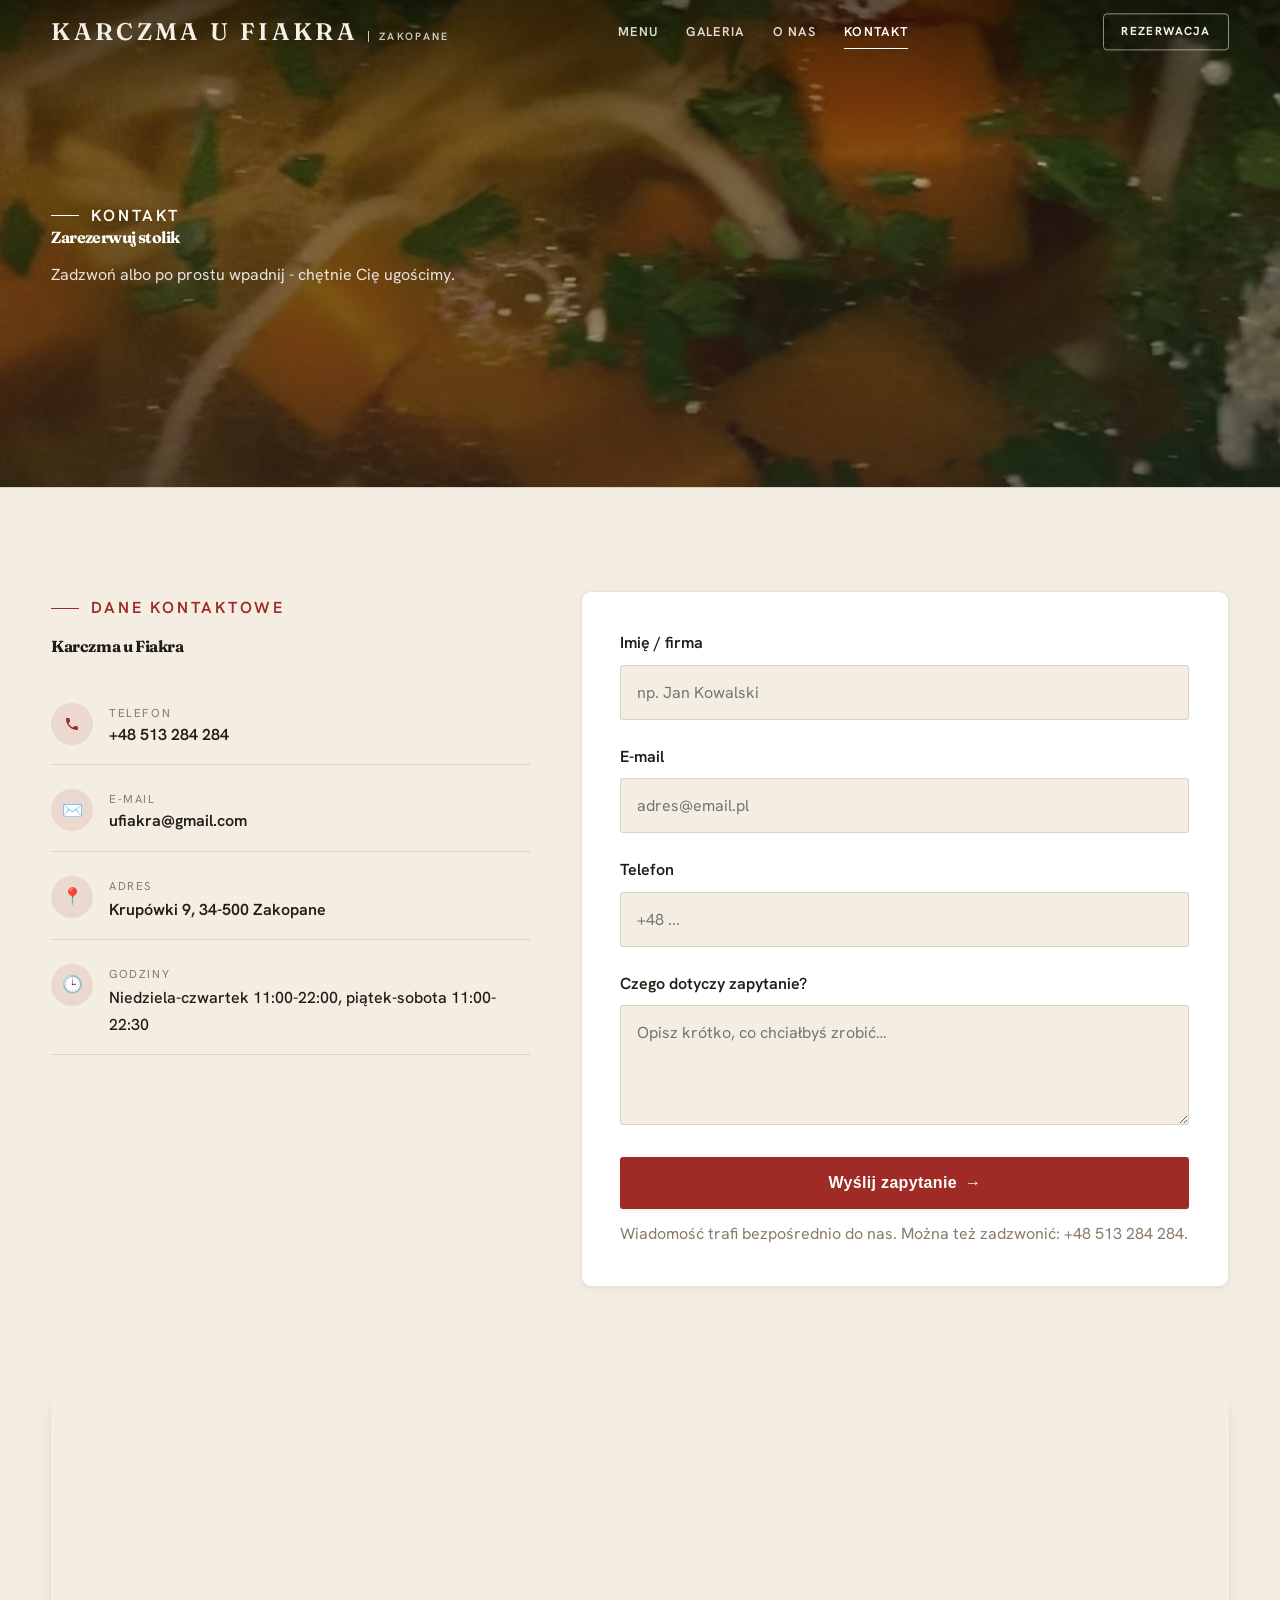
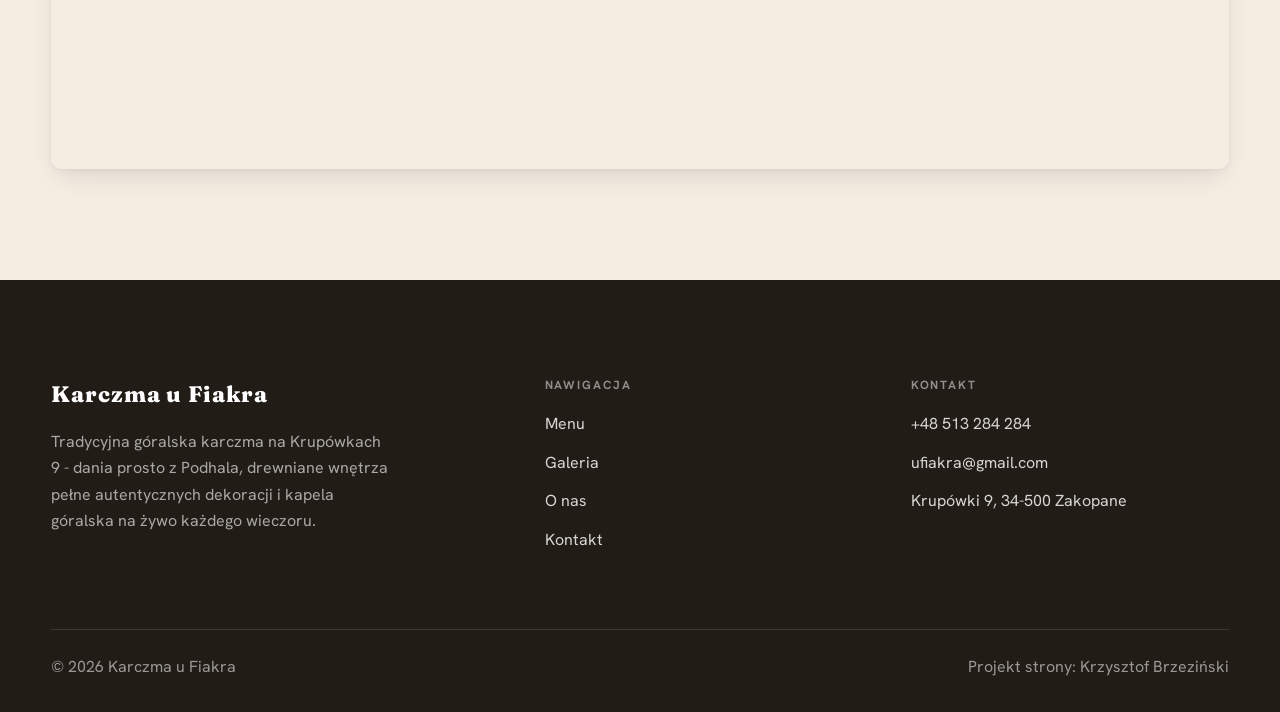
==== kontakt.html @ a33dc00f "Strona demo: karczma-u-fiakra (Karczma u Fiakra, Zakopane)" ====
<!DOCTYPE html>
<html lang="pl">
<head>
<meta charset="UTF-8">
<meta name="viewport" content="width=device-width, initial-scale=1.0">
<title>Kontakt - Karczma u Fiakra</title>
<meta name="description" content="Kontakt Karczma u Fiakra - Krupówki 9, 34-500 Zakopane">
<link rel="preconnect" href="https://fonts.googleapis.com">
<link rel="preconnect" href="https://fonts.gstatic.com" crossorigin>
<link href="https://fonts.googleapis.com/css2?family=Fraunces:opsz,wght@9..144,500;9..144,600;9..144,700&family=Hanken+Grotesk:wght@400;500;600&display=swap" rel="stylesheet">
<link rel="stylesheet" href="assets/styles.css">
</head>
<body>

<header class="nav">
  <div class="wrap nav-inner">
    <a class="brand" href="index.html"><span class="name">Karczma u Fiakra</span><span class="sub">Zakopane</span></a>
    <nav class="nav-links">
      <a href="oferta.html">Menu</a>
      <a href="realizacje.html">Galeria</a>
      <a href="o-nas.html">O nas</a>
      <a href="kontakt.html" class="active">Kontakt</a>
      <a href="kontakt.html" class="btn btn-accent">Rezerwacja</a>
    </nav>
    <button class="nav-toggle" aria-label="Menu"><span></span><span></span><span></span></button>
  </div>
</header>

<section class="pagehead">
  <img src="img/g9.jpg" alt="Karczma u Fiakra - Zarezerwuj stolik">
  <div class="wrap">
    <span class="eyebrow">Kontakt</span>
    <h1>Zarezerwuj stolik</h1>
    <p>Zadzwoń albo po prostu wpadnij - chętnie Cię ugościmy.</p>
  </div>
</section>
<section>
  <div class="wrap contact-grid">
    <div class="reveal">
      <span class="eyebrow">Dane kontaktowe</span>
      <h2 style="margin:var(--space-4) 0 var(--space-6)">Karczma u Fiakra</h2>
      <div class="info-list">
        <div class="info-row"><div class="ic"><svg class="ico-tel" width="16" height="16" viewBox="0 0 24 24" fill="none" aria-hidden="true"><path d="M6.6 10.8a15.5 15.5 0 0 0 6.6 6.6l2.2-2.2a1 1 0 0 1 1-.24 11.4 11.4 0 0 0 3.6.58 1 1 0 0 1 1 1V20a1 1 0 0 1-1 1A17 17 0 0 1 3 4a1 1 0 0 1 1-1h3.5a1 1 0 0 1 1 1c0 1.25.2 2.46.58 3.6a1 1 0 0 1-.25 1l-2.23 2.2Z" fill="currentColor"/></svg></div><div><div class="lbl">Telefon</div><a class="val" href="tel:+48513284284">+48 513 284 284</a></div></div>
        <div class="info-row"><div class="ic">✉️</div><div><div class="lbl">E-mail</div><a class="val" href="mailto:ufiakra@gmail.com">ufiakra@gmail.com</a></div></div>
        <div class="info-row"><div class="ic">📍</div><div><div class="lbl">Adres</div><div class="val">Krupówki 9, 34-500 Zakopane</div></div></div>
        <div class="info-row"><div class="ic">🕒</div><div><div class="lbl">Godziny</div><div class="val" style="font-weight:500">Niedziela-czwartek 11:00-22:00, piątek-sobota 11:00-22:30</div></div></div>
      </div>
    </div>
    <div class="reveal">
      <form class="form" action="https://formsubmit.co/ufiakra@gmail.com" method="POST">
        <input type="hidden" name="_subject" value="Zapytanie ze strony Karczma u Fiakra">
        <input type="hidden" name="_captcha" value="false">
        <input type="hidden" name="_template" value="table">
        <div class="fld"><label for="name">Imię / firma</label><input id="name" name="name" type="text" placeholder="np. Jan Kowalski" required></div>
        <div class="fld"><label for="email">E-mail</label><input id="email" name="email" type="email" placeholder="adres@email.pl" required></div>
        <div class="fld"><label for="phone">Telefon</label><input id="phone" name="phone" type="tel" placeholder="+48 ..."></div>
        <div class="fld"><label for="msg">Czego dotyczy zapytanie?</label><textarea id="msg" name="message" placeholder="Opisz krótko, co chciałbyś zrobić…" required></textarea></div>
        <button type="submit" class="btn btn-accent" style="width:100%;justify-content:center">Wyślij zapytanie <span class="arr">→</span></button>
        <p class="note">Wiadomość trafi bezpośrednio do nas. Można też zadzwonić: +48 513 284 284.</p>
      </form>
    </div>
  </div>
</section>
<section style="padding-top:0">
  <div class="wrap reveal">
    <iframe class="map" title="Karczma u Fiakra - Zakopane" src="https://maps.google.com/maps?q=49.2957662%2C19.9504311&z=15&output=embed" loading="lazy" referrerpolicy="no-referrer-when-downgrade"></iframe>
  </div>
</section>

<footer>
  <div class="wrap">
    <div class="foot-grid">
      <div class="foot-brand">
        <div class="name">Karczma u Fiakra</div>
        <p>Tradycyjna góralska karczma na Krupówkach 9 - dania prosto z Podhala, drewniane wnętrza pełne autentycznych dekoracji i kapela góralska na żywo każdego wieczoru.</p>
      </div>
      <div class="foot-col">
        <h4>Nawigacja</h4>
        <a href="oferta.html">Menu</a>
        <a href="realizacje.html">Galeria</a>
        <a href="o-nas.html">O nas</a>
        <a href="kontakt.html">Kontakt</a>
      </div>
      <div class="foot-col">
        <h4>Kontakt</h4>
        <a href="tel:+48513284284">+48 513 284 284</a>
        <a href="mailto:ufiakra@gmail.com">ufiakra@gmail.com</a>
        <p>Krupówki 9, 34-500 Zakopane</p>
      </div>
    </div>
    <div class="foot-bot">
      <span>© 2026 Karczma u Fiakra</span>
      <span>Projekt strony: Krzysztof Brzeziński</span>
    </div>
  </div>
</footer>
<div class="sticky-reserve"><a class="sr-book" href="kontakt.html">Zarezerwuj stolik</a><a class="sr-call" href="tel:+48513284284" aria-label="Zadzwoń"><svg class="ico-tel" width="16" height="16" viewBox="0 0 24 24" fill="none" aria-hidden="true"><path d="M6.6 10.8a15.5 15.5 0 0 0 6.6 6.6l2.2-2.2a1 1 0 0 1 1-.24 11.4 11.4 0 0 0 3.6.58 1 1 0 0 1 1 1V20a1 1 0 0 1-1 1A17 17 0 0 1 3 4a1 1 0 0 1 1-1h3.5a1 1 0 0 1 1 1c0 1.25.2 2.46.58 3.6a1 1 0 0 1-.25 1l-2.23 2.2Z" fill="currentColor"/></svg></a></div>

<script src="assets/main.js"></script>
</body>
</html>
---- assets/styles.css ----
/* ============================================================
   STOLBASZ — premium, architektoniczny B2B fit-out
   Jasna paleta, zero brązu. System wg premium-web-craft.
   Projekt strony: Krzysztof Brzeziński
   ============================================================ */

:root{
  /* PALETA — jasna, architektoniczna, chłodna */
  --paper:#F4EDE2;          /* główne tło */
  --paper-2:#E9DCC8;        /* sekcje alternatywne (chłodny jasny szary) */
  --paper-3:#E9DCC8;        /* delikatne wypełnienia */
  --ink:#211C16;            /* tekst główny — chłodny grafit */
  --ink-soft:#463528;       /* nagłówki drugorzędne */
  --muted:#897B69;          /* tekst poboczny */
  --line:rgba(33,28,22,.12);/* hairline */
  --accent:#9E2B25;         /* stonowany petrol-slate — jedyny akcent */
  --accent-d:#7E211C;
  --accent-soft:rgba(158,43,37,.10);
  --dark:#211C16;           /* sekcje ciemne (stopka/CTA) */

  /* ODSTĘPY — skala 4/8 */
  --space-1:4px; --space-2:8px; --space-3:12px; --space-4:16px; --space-5:24px;
  --space-6:32px; --space-7:48px; --space-8:64px; --space-9:96px; --space-10:128px;

  /* TYPOGRAFIA — fluid clamp() */
  --text-sm:clamp(.82rem,.8rem+.1vw,.9rem);
  --text-base:clamp(1rem,.97rem+.15vw,1.1rem);
  --text-lg:clamp(1.12rem,1.05rem+.3vw,1.3rem);
  --text-h3:clamp(1.2rem,1.1rem+.5vw,1.5rem);
  --text-h2:clamp(1.9rem,1.5rem+1.9vw,2.8rem);
  --text-h1:clamp(2.6rem,1.9rem+3.6vw,4.6rem);

  /* PROMIENIE — architektoniczne, raczej ostre */
  --r-sm:3px; --r-md:6px; --r-lg:10px;

  /* RUCH */
  --ease:cubic-bezier(.25,.46,.45,.94); --dur:.24s;

  /* CIENIE — miękkie, warstwowe */
  --sh-sm:0 1px 2px rgba(16,24,32,.04), 0 2px 8px rgba(16,24,32,.05);
  --sh-md:0 2px 6px rgba(16,24,32,.05), 0 12px 28px -8px rgba(16,24,32,.12);
  --sh-lg:0 6px 14px rgba(16,24,32,.07), 0 26px 56px -18px rgba(16,24,32,.22);

  --hairline:1px solid var(--line);

  --font-display:'Fraunces',serif;
  --font-body:'Hanken Grotesk',sans-serif;
}

*{box-sizing:border-box;margin:0;padding:0}
html{scroll-behavior:smooth}
body{
  font-family:var(--font-body);
  font-size:var(--text-base);
  line-height:1.65;
  color:var(--ink);
  background:var(--paper);
  -webkit-font-smoothing:antialiased;
  text-rendering:optimizeLegibility;
}
img{max-width:100%;display:block}
a{color:inherit;text-decoration:none}

.wrap{width:min(92%,1180px);margin-inline:auto}
section{padding-block:clamp(52px,6.5vw,96px)}

h1,h2,h3{font-family:var(--font-display);font-weight:700;line-height:1.08;letter-spacing:-.02em;color:var(--ink)}
h1{font-size:var(--text-h1);letter-spacing:-.035em}
h2{font-size:var(--text-h2);letter-spacing:-.025em}
h3{font-size:var(--text-h3)}
p{max-width:65ch}

.eyebrow{
  font-family:var(--font-body);
  font-size:var(--text-sm);
  font-weight:600;
  letter-spacing:.18em;
  text-transform:uppercase;
  color:var(--accent);
  display:inline-flex;align-items:center;gap:var(--space-3);
}
.eyebrow::before{content:"";width:28px;height:1px;background:var(--accent);display:inline-block}

.muted{color:var(--muted)}
.lead{font-size:var(--text-lg);line-height:1.55;color:var(--ink-soft);max-width:50ch}

/* ---------- BUTTONS ---------- */
.btn{
  display:inline-flex;align-items:center;gap:var(--space-2);
  font-weight:600;font-size:var(--text-sm);letter-spacing:.02em;
  padding:var(--space-4) var(--space-6);
  border-radius:var(--r-sm);
  transition:transform var(--dur) var(--ease),box-shadow var(--dur) var(--ease),background var(--dur) var(--ease);
  cursor:pointer;border:1px solid transparent;
}
.btn-accent{background:var(--accent);color:#fff;box-shadow:var(--sh-sm)}
.btn-accent:hover{background:var(--accent-d);transform:translateY(-2px);box-shadow:var(--sh-md)}
.btn-accent:active{transform:translateY(0);box-shadow:var(--sh-sm)}
.btn-ghost{background:transparent;color:var(--ink);border-color:var(--line)}
.btn-ghost:hover{border-color:var(--accent);color:var(--accent);transform:translateY(-2px)}
.btn-light{background:#fff;color:var(--ink);box-shadow:var(--sh-sm)}
.btn-light:hover{transform:translateY(-2px);box-shadow:var(--sh-md)}
.btn .arr{transition:transform var(--dur) var(--ease)}
.btn:hover .arr{transform:translateX(4px)}

/* ---------- NAV ---------- */
.nav{
  position:sticky;top:0;z-index:50;
  background:color-mix(in srgb,var(--paper) 88%,transparent);
  backdrop-filter:saturate(140%) blur(10px);
  border-bottom:var(--hairline);
}
.nav-inner{display:flex;align-items:center;justify-content:space-between;height:72px}
.brand{display:flex;flex-direction:column;line-height:1}
.brand .name{font-family:var(--font-display);font-weight:800;font-size:1.35rem;letter-spacing:.04em}
.brand .sub{font-size:.62rem;letter-spacing:.34em;text-transform:uppercase;color:var(--muted);margin-top:5px}
.nav-links{display:flex;align-items:center;gap:var(--space-6)}
.nav-links a{font-size:var(--text-sm);font-weight:500;color:var(--ink-soft);position:relative;padding-block:4px;transition:color var(--dur) var(--ease)}
.nav-links a::after{content:"";position:absolute;left:0;bottom:0;width:0;height:1.5px;background:var(--accent);transition:width var(--dur) var(--ease)}
.nav-links a:hover,.nav-links a.active{color:var(--ink)}
.nav-links a:hover::after,.nav-links a.active::after{width:100%}
.nav-links .btn{padding:var(--space-2) var(--space-5)}
/* przyciski w nav: właściwy kolor (przebij .nav-links a) + bez podkreślenia */
.nav-links a.btn-accent{color:#fff}
.nav-links a.btn-ghost,.nav-links a.btn-light{color:var(--ink)}
.nav-links a.btn::after{display:none}
.nav-toggle{display:none;background:none;border:none;cursor:pointer;flex-direction:column;gap:5px;padding:8px}
.nav-toggle span{width:24px;height:2px;background:var(--ink);transition:var(--dur)}

/* ---------- HERO (split) ---------- */
.hero{position:relative;overflow:hidden;border-bottom:var(--hairline)}
.hero-grid{display:grid;grid-template-columns:1.05fr .95fr;gap:clamp(24px,4vw,60px);align-items:center;
  padding-block:clamp(36px,4.5vw,64px)}
.hero-copy .eyebrow{margin-bottom:var(--space-5)}
.hero-copy h1{margin-bottom:var(--space-5)}
.hero-copy .lead{margin-bottom:var(--space-7)}
.hero-actions{display:flex;flex-wrap:wrap;gap:var(--space-4)}
.hero-art{position:relative;aspect-ratio:4/3;border-radius:var(--r-lg);overflow:hidden;box-shadow:var(--sh-lg)}
.hero-art img{width:100%;height:100%;object-fit:cover}
.hero-art::after{content:"";position:absolute;inset:0;background:linear-gradient(180deg,transparent 55%,rgba(18,24,28,.28))}
.hero-badge{position:absolute;left:var(--space-5);bottom:var(--space-5);z-index:2;
  background:rgba(252,252,251,.94);backdrop-filter:blur(4px);
  border-radius:var(--r-md);padding:var(--space-4) var(--space-5);box-shadow:var(--sh-md);max-width:78%}
.hero-badge strong{display:block;font-family:var(--font-display);font-size:1rem;letter-spacing:-.01em}
.hero-badge span{font-size:var(--text-sm);color:var(--muted)}

/* ---------- HERO duży / kinowy (strona główna) ---------- */
.hero-cine{position:relative;min-height:clamp(560px,82vh,840px);min-height:clamp(560px,82svh,840px);display:flex;align-items:center;overflow:hidden;border-bottom:var(--hairline)}
.hero-cine>img{position:absolute;inset:0;width:100%;height:100%;object-fit:cover;z-index:0}
.hero-cine::after{content:"";position:absolute;inset:0;z-index:1;
  background:linear-gradient(95deg,rgba(13,18,23,.86) 0%,rgba(13,18,23,.64) 32%,rgba(13,18,23,.24) 62%,rgba(13,18,23,.04) 100%)}
.hero-cine .wrap{position:relative;z-index:2;padding-block:var(--space-8)}
.hero-cine .hero-copy{max-width:660px}
.hero-cine .eyebrow{color:#fff;margin-bottom:var(--space-5)}
.hero-cine .eyebrow::before{background:#fff}
.hero-cine h1{color:#fff;margin-bottom:var(--space-5);font-size:clamp(2.9rem,2rem+4.4vw,5.2rem)}
.hero-cine .lead{color:rgba(255,255,255,.92);max-width:48ch;margin-bottom:var(--space-7)}
.hero-cine .hero-actions{display:flex;flex-wrap:wrap;gap:var(--space-4)}
@media(max-width:680px){
  .hero-cine{min-height:clamp(520px,76vh,640px);min-height:clamp(520px,76svh,640px);align-items:flex-end}
  .hero-cine::after{background:linear-gradient(0deg,rgba(13,18,23,.9) 6%,rgba(13,18,23,.45) 55%,rgba(13,18,23,.25) 100%)}
  .hero-cine .wrap{padding-bottom:var(--space-9)}
}

/* full-bleed hero variant (podstrony) */
.pagehead{position:relative;min-height:46vh;min-height:46svh;display:flex;align-items:flex-end;overflow:hidden;border-bottom:var(--hairline)}
.pagehead img{position:absolute;inset:0;width:100%;height:100%;object-fit:cover}
.pagehead::after{content:"";position:absolute;inset:0;background:linear-gradient(180deg,rgba(18,24,28,.25),rgba(18,24,28,.62))}
.pagehead .wrap{position:relative;z-index:2;padding-block:var(--space-9);color:#fff}
.pagehead h1{color:#fff;max-width:18ch}
.pagehead .eyebrow{color:#fff}
.pagehead .eyebrow::before{background:#fff}
.pagehead p{color:rgba(255,255,255,.86);margin-top:var(--space-4);max-width:54ch}

/* ---------- STRIP (pasek skrótów / liczby) ---------- */
.strip{background:var(--dark);color:#fff}
.strip .wrap{display:grid;grid-template-columns:repeat(4,1fr);gap:var(--space-6);padding-block:var(--space-8)}
.strip .item .k{font-family:var(--font-display);font-size:clamp(1.6rem,1.2rem+1.4vw,2.4rem);font-weight:800;letter-spacing:-.02em;color:#fff}
.strip .item .v{font-size:var(--text-sm);color:rgba(255,255,255,.66);margin-top:var(--space-2);line-height:1.45}
.strip .item{border-left:2px solid var(--accent);padding-left:var(--space-5)}

/* ---------- SECTION HEAD ---------- */
.head{max-width:48rem;margin-bottom:var(--space-8)}
.head.center{margin-inline:auto;text-align:center}
.head .eyebrow{margin-bottom:var(--space-4)}
.head h2{margin-bottom:var(--space-4)}
.head p{color:var(--muted);font-size:var(--text-lg);line-height:1.55}
.head.center p{margin-inline:auto}

/* ---------- INTRO SPLIT ---------- */
.split{display:grid;grid-template-columns:.92fr 1.08fr;gap:clamp(28px,5vw,80px);align-items:center}
.split.rev{grid-template-columns:1.08fr .92fr}
.split.rev .split-art{order:-1}
.split-art{position:relative;aspect-ratio:5/4;border-radius:var(--r-lg);overflow:hidden;box-shadow:var(--sh-lg)}
.split-art img{width:100%;height:100%;object-fit:cover}
.split-copy h2{margin-bottom:var(--space-5)}
.split-copy p+p{margin-top:var(--space-4)}
.split-copy .btn{margin-top:var(--space-6)}

/* ---------- SERVICES (zakres) ---------- */
.svc-grid{display:grid;grid-template-columns:repeat(auto-fit,minmax(280px,1fr));gap:var(--space-5)}
.svc{background:#fff;border:var(--hairline);border-radius:var(--r-md);padding:var(--space-7) var(--space-6);
  transition:transform var(--dur) var(--ease),box-shadow var(--dur) var(--ease),border-color var(--dur) var(--ease);
  position:relative;overflow:hidden}
.svc::before{content:"";position:absolute;left:0;top:0;width:3px;height:0;background:var(--accent);transition:height var(--dur) var(--ease)}
.svc:hover{transform:translateY(-4px);box-shadow:var(--sh-md);border-color:transparent}
.svc:hover::before{height:100%}
.svc .ic{font-family:var(--font-display);font-size:.8rem;font-weight:700;letter-spacing:.12em;color:var(--accent);margin-bottom:var(--space-4)}
.svc h3{margin-bottom:var(--space-3);font-size:1.22rem}
.svc p{color:var(--muted);font-size:var(--text-base);line-height:1.6}

/* big detailed service rows */
.svc-row{display:grid;grid-template-columns:.8fr 1.2fr;gap:clamp(20px,4vw,60px);align-items:center;padding-block:var(--space-8)}
.svc-row+.svc-row{border-top:var(--hairline)}
.svc-row.rev{grid-template-columns:1.2fr .8fr}
.svc-row.rev .svc-row-art{order:-1}
.svc-row-art{aspect-ratio:4/3;border-radius:var(--r-md);overflow:hidden;box-shadow:var(--sh-md)}
.svc-row-art img{width:100%;height:100%;object-fit:cover}
.svc-row h3{font-size:1.5rem;margin-bottom:var(--space-4)}
.svc-row .num{font-family:var(--font-display);font-size:.85rem;font-weight:700;letter-spacing:.14em;color:var(--accent);display:block;margin-bottom:var(--space-3)}
.svc-row ul{list-style:none;margin-top:var(--space-4);display:flex;flex-direction:column;gap:var(--space-2)}
.svc-row li{position:relative;padding-left:var(--space-5);color:var(--muted);font-size:var(--text-base)}
.svc-row li::before{content:"";position:absolute;left:0;top:.62em;width:8px;height:1px;background:var(--accent)}

/* ---------- GALLERY (realizacje) ---------- */
.gallery{display:grid;grid-template-columns:repeat(12,1fr);gap:var(--space-4);grid-auto-rows:200px}
/* GALERIA MASONRY — pionowe zdjęcia (portrety beauty/wellness) bez przycinania: kolumny, height auto */
.gallery-masonry{column-count:3;column-gap:var(--space-4)}
@media(max-width:900px){.gallery-masonry{column-count:2}}
@media(max-width:560px){.gallery-masonry{column-count:1}}
.gallery-masonry .m-tile{break-inside:avoid;margin:0 0 var(--space-4);padding:0;position:relative;overflow:hidden;border-radius:var(--r-md);border:1px solid var(--line)}
.gallery-masonry .m-tile img{width:100%;height:auto;display:block}
.gallery-masonry .m-tile .cap{position:absolute;left:0;right:0;bottom:0;padding:var(--space-4);color:#fff;background:linear-gradient(0deg,rgba(0,0,0,.55),transparent);font-size:var(--text-sm)}
.tile{position:relative;overflow:hidden;border-radius:var(--r-md);box-shadow:var(--sh-sm);
  transition:transform var(--dur) var(--ease),box-shadow var(--dur) var(--ease)}
.tile img{width:100%;height:100%;object-fit:cover;transition:transform .6s var(--ease)}
.tile:hover{box-shadow:var(--sh-md)}
.tile:hover img{transform:scale(1.05)}
.tile .cap{position:absolute;left:0;right:0;bottom:0;padding:var(--space-5) var(--space-4) var(--space-4);
  background:linear-gradient(transparent,rgba(18,24,28,.78));color:#fff;
  font-size:var(--text-sm);font-weight:600;letter-spacing:.01em;
  opacity:0;transform:translateY(8px);transition:var(--dur) var(--ease)}
.tile:hover .cap{opacity:1;transform:translateY(0)}
.tile .cap small{display:block;font-weight:400;opacity:.78;letter-spacing:.04em;text-transform:uppercase;font-size:.66rem;margin-top:3px}
/* bento spans */
.t-wide{grid-column:span 6}
.t-tall{grid-column:span 6;grid-row:span 2}
.t-std{grid-column:span 6}
.t-third{grid-column:span 4}
.t-two3{grid-column:span 8}

/* ---------- TRUST / WIARYGODNOŚĆ ---------- */
.trust{background:var(--paper-2)}
.trust-grid{display:grid;grid-template-columns:repeat(auto-fit,minmax(240px,1fr));gap:var(--space-5);margin-top:var(--space-7)}
.trust-card{background:#fff;border-radius:var(--r-md);padding:var(--space-7) var(--space-6);box-shadow:var(--sh-sm);border-top:3px solid var(--accent)}
.trust-card .big{font-family:var(--font-display);font-size:clamp(1.8rem,1.3rem+1.6vw,2.6rem);font-weight:800;letter-spacing:-.02em;color:var(--ink);line-height:1}
.trust-card h3{font-size:1.12rem;margin:var(--space-3) 0 var(--space-2)}
.trust-card p{color:var(--muted);font-size:var(--text-base);line-height:1.55}

/* ---------- CTA band ---------- */
.cta{background:var(--dark);color:#fff;position:relative;overflow:hidden}
.cta .wrap{display:grid;grid-template-columns:1.4fr .6fr;gap:var(--space-7);align-items:center;position:relative;z-index:2}
.cta h2{color:#fff;max-width:20ch}
.cta p{color:rgba(255,255,255,.74);margin-top:var(--space-4)}
.cta-actions{display:flex;flex-direction:column;gap:var(--space-3);align-items:flex-start}
.cta::before{content:"";position:absolute;right:-80px;top:-80px;width:360px;height:360px;border-radius:50%;
  background:radial-gradient(circle,var(--accent-soft),transparent 70%)}

/* ---------- CONTACT ---------- */
.contact-grid{display:grid;grid-template-columns:.85fr 1.15fr;gap:clamp(28px,4vw,56px);align-items:start}
.info-list{display:flex;flex-direction:column;gap:var(--space-2)}
.info-row{display:flex;gap:var(--space-4);align-items:flex-start;padding-block:var(--space-4);border-bottom:var(--hairline)}
.info-row .ic{flex:none;width:42px;height:42px;display:grid;place-items:center;border-radius:50%;
  background:var(--accent-soft);color:var(--accent);font-size:1.05rem}
.info-row .lbl{font-size:.72rem;letter-spacing:.14em;text-transform:uppercase;color:var(--muted)}
.info-row .val{font-weight:600;font-size:var(--text-base);margin-top:2px}
.info-row a.val:hover{color:var(--accent)}
.map{border:none;border-radius:var(--r-lg);box-shadow:var(--sh-md);width:100%;height:100%;min-height:380px;filter:grayscale(.2) contrast(1.02)}
.form{background:#fff;border:var(--hairline);border-radius:var(--r-lg);padding:clamp(24px,3vw,40px);box-shadow:var(--sh-sm)}
.form .fld{margin-bottom:var(--space-5)}
.form label{display:block;font-size:var(--text-sm);font-weight:600;margin-bottom:var(--space-2)}
.form input,.form textarea{width:100%;font-family:inherit;font-size:var(--text-base);color:var(--ink);
  padding:var(--space-4);border:var(--hairline);border-radius:var(--r-sm);background:var(--paper);transition:border-color var(--dur)}
.form input:focus,.form textarea:focus{outline:none;border-color:var(--accent);background:#fff}
.form textarea{resize:vertical;min-height:120px}
.form .note{font-size:var(--text-sm);color:var(--muted);margin-top:var(--space-3)}

/* ---------- FOOTER ---------- */
footer{background:var(--dark);color:#fff;padding-block:var(--space-9) var(--space-6)}
.foot-grid{display:grid;grid-template-columns:1.4fr 1fr 1fr;gap:var(--space-7);margin-bottom:var(--space-8)}
.foot-brand .name{font-family:var(--font-display);font-weight:800;font-size:1.4rem;letter-spacing:.04em}
.foot-brand p{color:rgba(255,255,255,.62);margin-top:var(--space-4);font-size:var(--text-base);max-width:38ch}
.foot-col h4{font-size:.74rem;letter-spacing:.16em;text-transform:uppercase;color:rgba(255,255,255,.5);margin-bottom:var(--space-4)}
.foot-col a,.foot-col p{display:block;color:rgba(255,255,255,.82);font-size:var(--text-base);margin-bottom:var(--space-3)}
.foot-col a:hover{color:#fff}
.foot-bot{border-top:1px solid rgba(255,255,255,.12);padding-top:var(--space-5);display:flex;justify-content:space-between;flex-wrap:wrap;gap:var(--space-3);
  font-size:var(--text-sm);color:rgba(255,255,255,.55)}
.foot-bot a:hover{color:#fff}

/* ---------- REVEAL ---------- */
.reveal{opacity:0;transform:translateY(22px);transition:opacity .6s var(--ease),transform .6s var(--ease)}
.reveal.in{opacity:1;transform:none}

/* ---------- RESPONSIVE ---------- */
@media(max-width:920px){
  .hero-grid,.split,.split.rev,.svc-row,.svc-row.rev,.cta .wrap,.contact-grid,.foot-grid{grid-template-columns:1fr}
  .split.rev .split-art,.svc-row.rev .svc-row-art{order:0}
  .hero-art{aspect-ratio:16/10;max-height:420px}
  .strip .wrap{grid-template-columns:repeat(2,1fr);gap:var(--space-7)}
  .gallery{grid-auto-rows:180px}
  .t-wide,.t-tall,.t-std,.t-third,.t-two3{grid-column:span 6}
  .t-tall{grid-row:span 1}
  .cta-actions{flex-direction:row;flex-wrap:wrap}
  .foot-grid{gap:var(--space-6)}
}
@media(max-width:680px){
  .nav-links{position:fixed;inset:72px 0 auto 0;background:var(--paper);flex-direction:column;align-items:stretch;
    gap:0;padding:var(--space-4) 6%;border-bottom:var(--hairline);box-shadow:var(--sh-md);
    transform:translateY(-120%);transition:transform var(--dur) var(--ease)}
  .nav-links.open{transform:translateY(0)}
  .nav-links a{padding-block:var(--space-4);border-bottom:var(--hairline)}
  .nav-links .btn{margin-top:var(--space-3);justify-content:center}
  .nav-toggle{display:flex}
  .strip .wrap{grid-template-columns:1fr}
  .gallery{grid-template-columns:repeat(6,1fr)}
  .foot-grid{grid-template-columns:1fr}
}
@media(prefers-reduced-motion:reduce){
  *{animation-duration:.01ms!important;transition:none!important}
  .reveal{opacity:1!important;transform:none!important}
  html{scroll-behavior:auto}
}

/* ============================================================
   PREMIUM LAYER — destylat deep-researchu branż (anty-AI, spokój).
   Zmienne STOLBASZ (--accent/--ink/--paper/--line/--dark). Ruch ledwo
   zauważalny, krzywa cubic-bezier(.16,.84,.44,1); prefers-reduced-motion
   pokryte blanketem wyżej. Karty hairline zamiast cieni = #1 sygnał „nie-AI".
   ============================================================ */

/* więcej oddechu między sekcjami (liderzy: 110-130px) */
section{padding-block:clamp(64px,8vw,128px)}

/* 1) Aksamitny reveal — dłuższa, miękka krzywa zamiast „skoku" */
.reveal{transition:opacity .9s cubic-bezier(.16,.84,.44,1),transform .9s cubic-bezier(.16,.84,.44,1);will-change:opacity,transform}
/* stagger TYLKO w galerii (tam pozycja = porządek dzieci) */
.gallery .reveal:nth-child(2){transition-delay:.07s}
.gallery .reveal:nth-child(3){transition-delay:.14s}
.gallery .reveal:nth-child(4){transition-delay:.21s}
.gallery .reveal:nth-child(5){transition-delay:.28s}
.gallery .reveal:nth-child(6){transition-delay:.35s}

/* 2) Hero STATYCZNY na .hero-cine — Ken Burns CAŁKIEM WYŁĄCZONY 26.06 (3. zgłoszenie Szymona).
   GENEZA: animowanie scale na <img> hero z teksturami (cegły/framugi) re-samplinguje obraz
   klatka po klatce → na części ekranów drobne drganie/shimmer = „heroshot się trzęsie".
   translateY usunięto wcześniej, scale-only + will-change/GPU NIE wystarczyły do GWARANCJI gładkości.
   Krzysztof zażądał pewności („make sure, że błąd się nie pojawi") > efekt. Zero animacji = 0% drgania.
   Delikatny zoom zostaje TYLKO w pełnoekranowych hero gastro/studio (hg-bg/hs-bg — tło, inny
   mechanizm, chwalone, nigdy nie zgłaszane). NIE wracać do KB na .hero-cine bez realnego testu
   na sprzęcie klienta — to ryzyko regresji „trzęsienia”. */
/* BEZPIECZNY "wow" na hero = jednorazowy FADE-IN (opacity), nie zoom.
   opacity nie dotyka bitmapy → gładkie na KAŻDYM zdjęciu/ekranie/GPU, zero ryzyka migotania.
   Geometryczny ruch (scale/translate) na .hero-cine jest ZAKAZANY (bramka pilnuje). */
@keyframes heroFade{from{opacity:0}to{opacity:1}}
.hero-cine>img{transform:none;animation:heroFade 1.1s ease-out both}

/* 3) Akcentowy hairline pod nagłówkiem sekcji, który „rysuje się" przy wejściu */
.head h2{position:relative;padding-bottom:18px}
.head h2::after{content:"";position:absolute;left:0;bottom:0;height:1px;width:0;background:var(--accent);transition:width 1s cubic-bezier(.16,.84,.44,1) .15s}
.head.center h2::after{left:50%;transform:translateX(-50%)}
.head.reveal.in h2::after,.head.center.reveal.in h2::after{width:54px}

/* 4) Karty HAIRLINE zamiast cieni/zaokrągleń (najmocniejszy anty-AI detal) */
.svc{background:transparent;border:1px solid var(--line);border-radius:var(--r-sm);box-shadow:none}
.svc:hover{box-shadow:none;border-color:var(--accent);transform:translateY(-3px)}
.trust-card{background:transparent;box-shadow:none;border:1px solid var(--line);border-top:2px solid var(--accent);border-radius:var(--r-sm)}
.tile{box-shadow:none;border-radius:var(--r-sm)}
.tile:hover{box-shadow:none}

/* 5) Sticky-nav kondensuje się po przewinięciu (sygnał dopracowania) */
.nav{transition:box-shadow .4s ease,background .4s ease}
.nav.is-stuck{box-shadow:0 1px 0 var(--line),0 14px 30px -24px rgba(0,0,0,.45)}
.nav-inner{transition:height .35s var(--ease)}
.nav.is-stuck .nav-inner{height:60px}

/* 6) MANIFESTO — pełnoekranowy cytat-bohater (zastępuje generyczne „Dlaczego my") */
.manifesto{background:var(--paper-2);text-align:center}
.manifesto .wrap{max-width:60rem}
.manifesto p{font-family:var(--font-display);font-style:italic;font-size:clamp(1.6rem,1rem+2.4vw,2.8rem);line-height:1.32;color:var(--ink-soft);margin-inline:auto;max-width:26ch;position:relative;padding-top:var(--space-8)}
.manifesto p::before{content:"";position:absolute;top:0;left:50%;transform:translateX(-50%);width:54px;height:1px;background:var(--accent)}
.manifesto p span{color:var(--accent);font-style:italic}

/* 7) GATEWAYS — 3 duże bramy-zdjęcia (zamiast paska menu usług) */
.gateways{display:grid;grid-template-columns:repeat(3,1fr);gap:var(--space-4)}
.gateway{position:relative;aspect-ratio:3/4;overflow:hidden;border-radius:var(--r-sm);display:block}
.gateway img{width:100%;height:100%;object-fit:cover;transition:transform .8s var(--ease),filter .5s var(--ease)}
.gateway::after{content:"";position:absolute;inset:0;background:linear-gradient(180deg,transparent 38%,rgba(18,24,28,.74))}
.gateway:hover img{transform:scale(1.05);filter:brightness(1.05)}
.gateway .g-ttl{position:absolute;left:0;right:0;bottom:0;z-index:2;padding:var(--space-6) var(--space-5);color:#fff;font-family:var(--font-display);font-size:1.45rem;letter-spacing:-.01em;line-height:1.15}
.gateway .g-ttl small{display:block;font-family:var(--font-body);font-size:var(--text-sm);font-weight:400;opacity:.82;letter-spacing:.03em;margin-top:5px}
@media(max-width:760px){.gateways{grid-template-columns:1fr}.gateway{aspect-ratio:16/10}}

/* 8) LOGO klienta w nagłówku (gdy podane --logo) */
.brand-logo{height:40px;width:auto;max-width:220px;object-fit:contain;display:block}
.nav.is-stuck .brand-logo{height:34px}
@media(max-width:680px){.brand-logo{height:32px}}

/* === rodzina: gastro === */
/* ============================================================
   RODZINA: GASTRO (restauracja / kawiarnia / bar / pizzeria)
   Doklejane NA WIERZCH base.css. Dziedziczy paletę/fonty skórki gastro (Bodoni Moda + terakota).
   Filozofia: APETYT + REZERWACJA STOLIKA (nie zaufanie/wycena jak u fachowca).
   Menu = kategorie BEZ zmyślonych dań/cen (uczciwość); godziny tylko z reconu.
   ============================================================ */

/* --- Galeria atmosfery: gutterless, ostre rogi (food/wnętrze, nie "dokumentacja") --- */
.gallery{gap:3px}
.tile{border-radius:2px;box-shadow:none}
.tile:hover{box-shadow:none}

/* --- MENU: kategorie (nazwa serif + opis, hairline) - BEZ wymyslonych dań i cen --- */
.menu-sec{background:var(--paper-2)}
.menu-cats{display:grid;grid-template-columns:repeat(2,1fr);gap:var(--space-7) var(--space-8);max-width:62rem;margin:0 auto}
.menu-cat{border-top:1px solid var(--accent);padding-top:var(--space-4)}
.menu-cat h3{font-family:var(--font-display);font-size:1.35rem;letter-spacing:.02em;margin-bottom:var(--space-3)}
.menu-cat p{color:var(--muted);font-size:var(--text-base);line-height:1.6}
.menu-note{text-align:center;color:var(--muted);font-size:var(--text-sm);margin-top:var(--space-8);max-width:50ch;margin-inline:auto}
@media(max-width:760px){.menu-cats{grid-template-columns:1fr;gap:var(--space-6)}}

/* --- KARTA GODZIN (renderowana tylko z realnych danych) --- */
.godz{max-width:30rem}
.godz-row{display:flex;justify-content:space-between;gap:var(--space-5);border-bottom:1px solid var(--line);padding-block:var(--space-3)}
.godz-row b{font-weight:600;color:var(--ink)}
.godz-row span{color:var(--muted)}

/* --- STICKY-RESERVE: dolny pasek mobile (gastro-odpowiednik sticky-call) --- */
.sticky-reserve{display:none}
@media(max-width:820px){
  .sticky-reserve{display:grid;grid-template-columns:1fr auto;gap:1px;position:fixed;left:0;right:0;bottom:0;z-index:90;
    background:var(--line);box-shadow:0 -6px 20px -10px rgba(0,0,0,.4)}
  .sticky-reserve a{padding:15px 8px;text-align:center;font-weight:700;font-size:.95rem;letter-spacing:.01em}
  .sr-book{background:var(--accent);color:#fff}
  .sr-call{background:var(--paper);color:var(--ink);padding-inline:22px}
  body{padding-bottom:56px}
}

/* ============================================================
   FAZA 3 - OSOBNY UKŁAD GASTRO (wzór: topowe restauracje - Noma/Disfrutar/Septime/Alchemist; research wf_c20bffea).
   Hero MINIMALNY: samo pełnoekranowe zdjęcie + 1 krótka linijka w DOLNYM-LEWYM rogu. Reszta = oddech.
   Nazwa pada RAZ - jako logo w navie, NIGDY dublowana wielkim tytułem (to #1 tell taniej strony).
   Nav: logo z LEWEJ (split), przezroczysty nad zdjęciem, lity po scrollu. CTA "Rezerwacja" = obrys w navie, nie guzik na środku.
   ============================================================ */
.hero-gastro{position:relative;height:100vh;height:100svh;min-height:560px;display:flex;align-items:flex-end;overflow:hidden;isolation:isolate}
.hero-gastro .hg-bg{position:absolute;inset:0;width:100%;height:100%;object-fit:cover;z-index:-2;animation:hgKen 28s ease-out infinite alternate}
@keyframes hgKen{from{transform:scale(1.05)}to{transform:scale(1.13)}}
/* overlay: ciemny TYLKO u dołu (pod linijkę), góra/środek zdjęcia oddychają */
.hero-gastro .hg-veil{position:absolute;inset:0;z-index:-1;
  background:linear-gradient(180deg,rgba(8,6,4,0) 0%,rgba(8,6,4,0) 52%,rgba(8,6,4,.68) 100%)}
.hg-tagline{position:relative;z-index:2;margin:0 0 clamp(2.6rem,7vh,5rem) clamp(1.4rem,5vw,4rem);
  font-family:var(--font-display);font-style:normal;font-weight:600;
  font-size:clamp(2.1rem,5.2vw,4rem);line-height:1.08;letter-spacing:.005em;
  color:#f5f1ea;max-width:24ch;text-shadow:0 2px 18px rgba(0,0,0,.5)}
.hg-since{font-family:var(--font-display);font-weight:500;font-size:.62em;letter-spacing:.01em;
  color:rgba(245,241,234,.86);white-space:nowrap}
@media(max-width:640px){.hg-tagline{font-size:clamp(2rem,8vw,2.6rem);margin-bottom:clamp(2rem,9vh,3.4rem)}}

/* ============================================================
   NAWIGACJA GASTRO - styl NOBU (research wf_d6d990de + wf_a8c0864c, żywy kod noburestaurants.com).
   3 strefy, STAŁA wysokość 64px (jak Nobu). JEDEN kontroler gastro.js steruje stanami kierunkowo:
   .nav-hidden (chowanie w dół) + .nav-solid (lity krem przy scrollu w górę). Histereza = brak migania.
   is-stuck (base.js, twardy próg 24px) NEUTRALIZOWANE wizualnie - inaczej base walczyło z gastro i krem migał przy górze.
   ============================================================ */
.nav{position:fixed;left:0;right:0;background:transparent;backdrop-filter:none;border-bottom:1px solid transparent;z-index:100;
  transition:transform .35s var(--ease),background .35s ease,box-shadow .35s ease}
.nav.nav-hidden{transform:translateY(-100%)}
/* NEUTRALIZACJA base is-stuck dla gastro (gastro.js używa nav-solid; base.js dalej rusza is-stuck, ale bez efektu wizualnego) */
.nav.is-stuck{background:transparent;box-shadow:none;border-bottom-color:transparent}
.nav.is-stuck .nav-inner{height:64px}
/* SCRIM: ciemny gradient pod navem -> biały tekst czytelny nad zdjęciem; znika gdy nav lity */
.nav::after{content:"";position:absolute;left:0;right:0;top:0;height:150px;z-index:-1;pointer-events:none;
  transition:opacity .35s ease;background:linear-gradient(180deg,rgba(8,6,4,.55) 0%,rgba(8,6,4,0) 100%)}
.nav.nav-solid::after{opacity:0}
/* WORDMARK: nazwa Bodoni wersaliki + miasto obok (kreska akcentu) */
.nav .brand{flex-direction:row;align-items:baseline;gap:.6rem;line-height:1}
.nav .brand .name{color:#f5f1ea;font-family:var(--font-display);font-weight:600;font-size:1.5rem;text-transform:uppercase;letter-spacing:.14em}
.nav .brand .sub{margin-top:0;padding-left:.65rem;border-left:1px solid currentColor;
  font-size:.66rem;font-weight:600;letter-spacing:.22em;text-transform:uppercase;color:rgba(245,241,234,.82)}
/* LINKI: sans wersaliki, cienki animowany underline */
.nav .nav-links a{color:rgba(245,241,234,.9);font-size:.8rem;font-weight:600;text-transform:uppercase;letter-spacing:.1em;padding-block:6px}
.nav .nav-links a:hover,.nav .nav-links a.active{color:#fff}
.nav .nav-links a::after{background:#fff;height:1px}
.nav .nav-toggle span{background:#f5f1ea}
/* CTA "Rezerwacja": bazowo pełna terakota (czytelna na kremowym menu mobilnym) */
.nav .nav-links a.btn-accent{font-size:.73rem;font-weight:700;text-transform:uppercase;letter-spacing:.12em;
  padding:.5rem 1.1rem;border-radius:4px;border:1px solid var(--accent);background:var(--accent);color:#fff;box-shadow:none}
.nav .nav-links a.btn-accent:hover{transform:none;box-shadow:none}
/* STAN LITY (nav-solid - gastro.js dodaje przy scrollu w GÓRĘ): krem + ciemny tekst + terakota */
.nav.nav-solid{background:color-mix(in srgb,var(--paper) 94%,transparent);backdrop-filter:saturate(140%) blur(10px);border-bottom:var(--hairline)}
.nav.nav-solid .brand .name{color:var(--ink)}
.nav.nav-solid .brand .sub{color:var(--accent)}
.nav.nav-solid .nav-links a{color:var(--ink-soft)}
.nav.nav-solid .nav-links a:hover,.nav.nav-solid .nav-links a.active{color:var(--ink)}
.nav.nav-solid .nav-links a::after{background:var(--accent)}
.nav.nav-solid .nav-toggle span{background:var(--ink)}
/* chowany nav ZAWSZE przezroczysty (nie mignie kremem zjeżdżając w górę) */
.nav.nav-solid.nav-hidden{background:transparent;box-shadow:none;border-bottom-color:transparent}
/* ===== DESKTOP (>=681px): 3 strefy, STAŁA wysokość 64px ===== */
@media(min-width:681px){
  .nav .nav-inner{position:relative;height:64px}
  .nav .nav-links{flex:1;justify-content:center;gap:clamp(1rem,2.2vw,1.9rem);padding-right:9.5rem}
  .nav .nav-links a.btn-accent{position:absolute;right:0;top:50%;transform:translateY(-50%);margin:0}
  .nav:not(.nav-solid) .nav-links a.btn-accent{background:transparent;border-color:rgba(245,241,234,.55);color:#f5f1ea}
  .nav:not(.nav-solid) .nav-links a.btn-accent:hover{background:var(--accent);border-color:var(--accent);color:#fff;transform:translateY(-50%)}
}
/* ===== MOBILE (<=680px): dropdown na kremie - ciemny tekst, pełne CTA (fix kontrastu) ===== */
@media(max-width:680px){
  .nav .nav-links{background:var(--paper)}
  .nav .nav-links a{color:var(--ink-soft)}
  .nav .nav-links a:hover,.nav .nav-links a.active{color:var(--ink)}
  .nav .nav-links a.btn-accent{background:var(--accent);border-color:var(--accent);color:#fff}
  /* zamknięty dropdown w pełni schowany (base -120% przy krótkim menu zostawiał terakotowe CTA wystające górą) */
  .nav .nav-links:not(.open){transform:translateY(-160%);visibility:hidden}
  .nav .nav-links.open{visibility:visible}
  /* brand mniejszy + bez miasta (jak Nobu na telefonie = sama nazwa) - żeby nie wypychał hamburgera */
  .nav .brand .name{font-size:1.12rem;letter-spacing:.1em}
  .nav .brand .sub{display:none}
  .nav .nav-toggle{flex:0 0 auto}
  .nav .brand{min-width:0;overflow:hidden}
}

/* === focal-point zdjęć (smartcrop) — cover nie utnie twarzy/obiektu === */
img[src$="/hero.jpg"]{object-position:67% 50%}
[style*="hero.jpg"]{background-position:67% 50%}
img[src$="/g1.jpg"]{object-position:38% 50%}
[style*="g1.jpg"]{background-position:38% 50%}
img[src$="/g2.jpg"]{object-position:33% 50%}
[style*="g2.jpg"]{background-position:33% 50%}
img[src$="/g4.jpg"]{object-position:38% 50%}
[style*="g4.jpg"]{background-position:38% 50%}
img[src$="/g6.jpg"]{object-position:40% 50%}
[style*="g6.jpg"]{background-position:40% 50%}
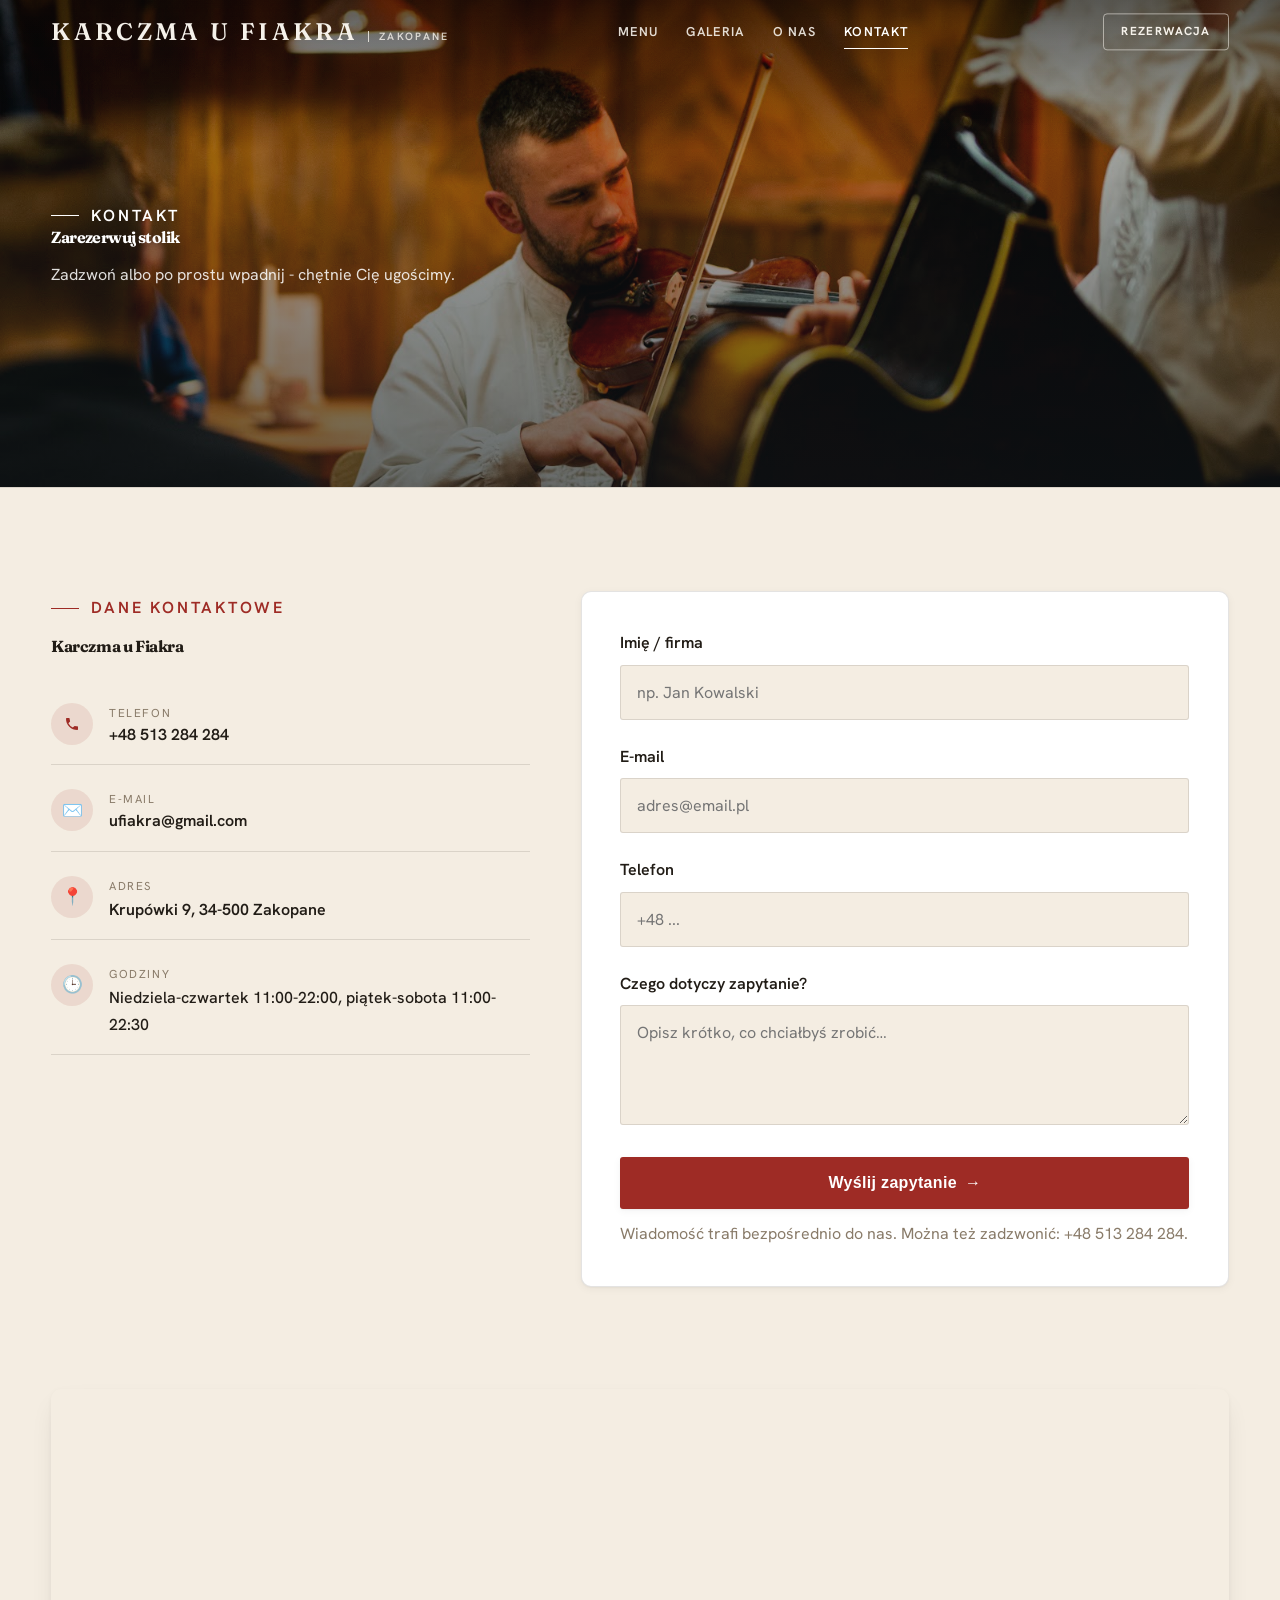
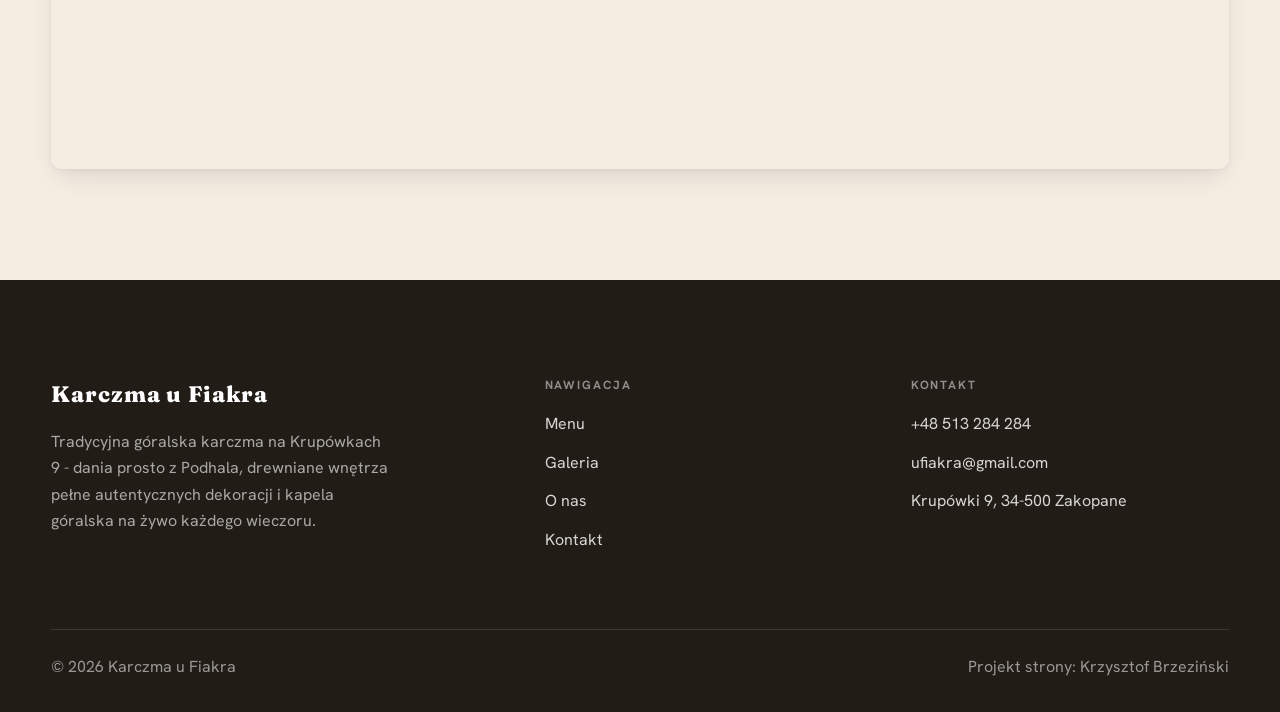
==== commit 3831e896: "Poprawki: masonry galeria (bez przycinania) + podpisy 1:1, celowe ciepłe pageheady, zdjęcia dań w me" ====
--- a/kontakt.html
+++ b/kontakt.html
@@ -27,7 +27,7 @@
 </header>
 
 <section class="pagehead">
-  <img src="img/g9.jpg" alt="Karczma u Fiakra - Zarezerwuj stolik">
+  <img src="img/g1.jpg" alt="Karczma u Fiakra - Zarezerwuj stolik">
   <div class="wrap">
     <span class="eyebrow">Kontakt</span>
     <h1>Zarezerwuj stolik</h1>
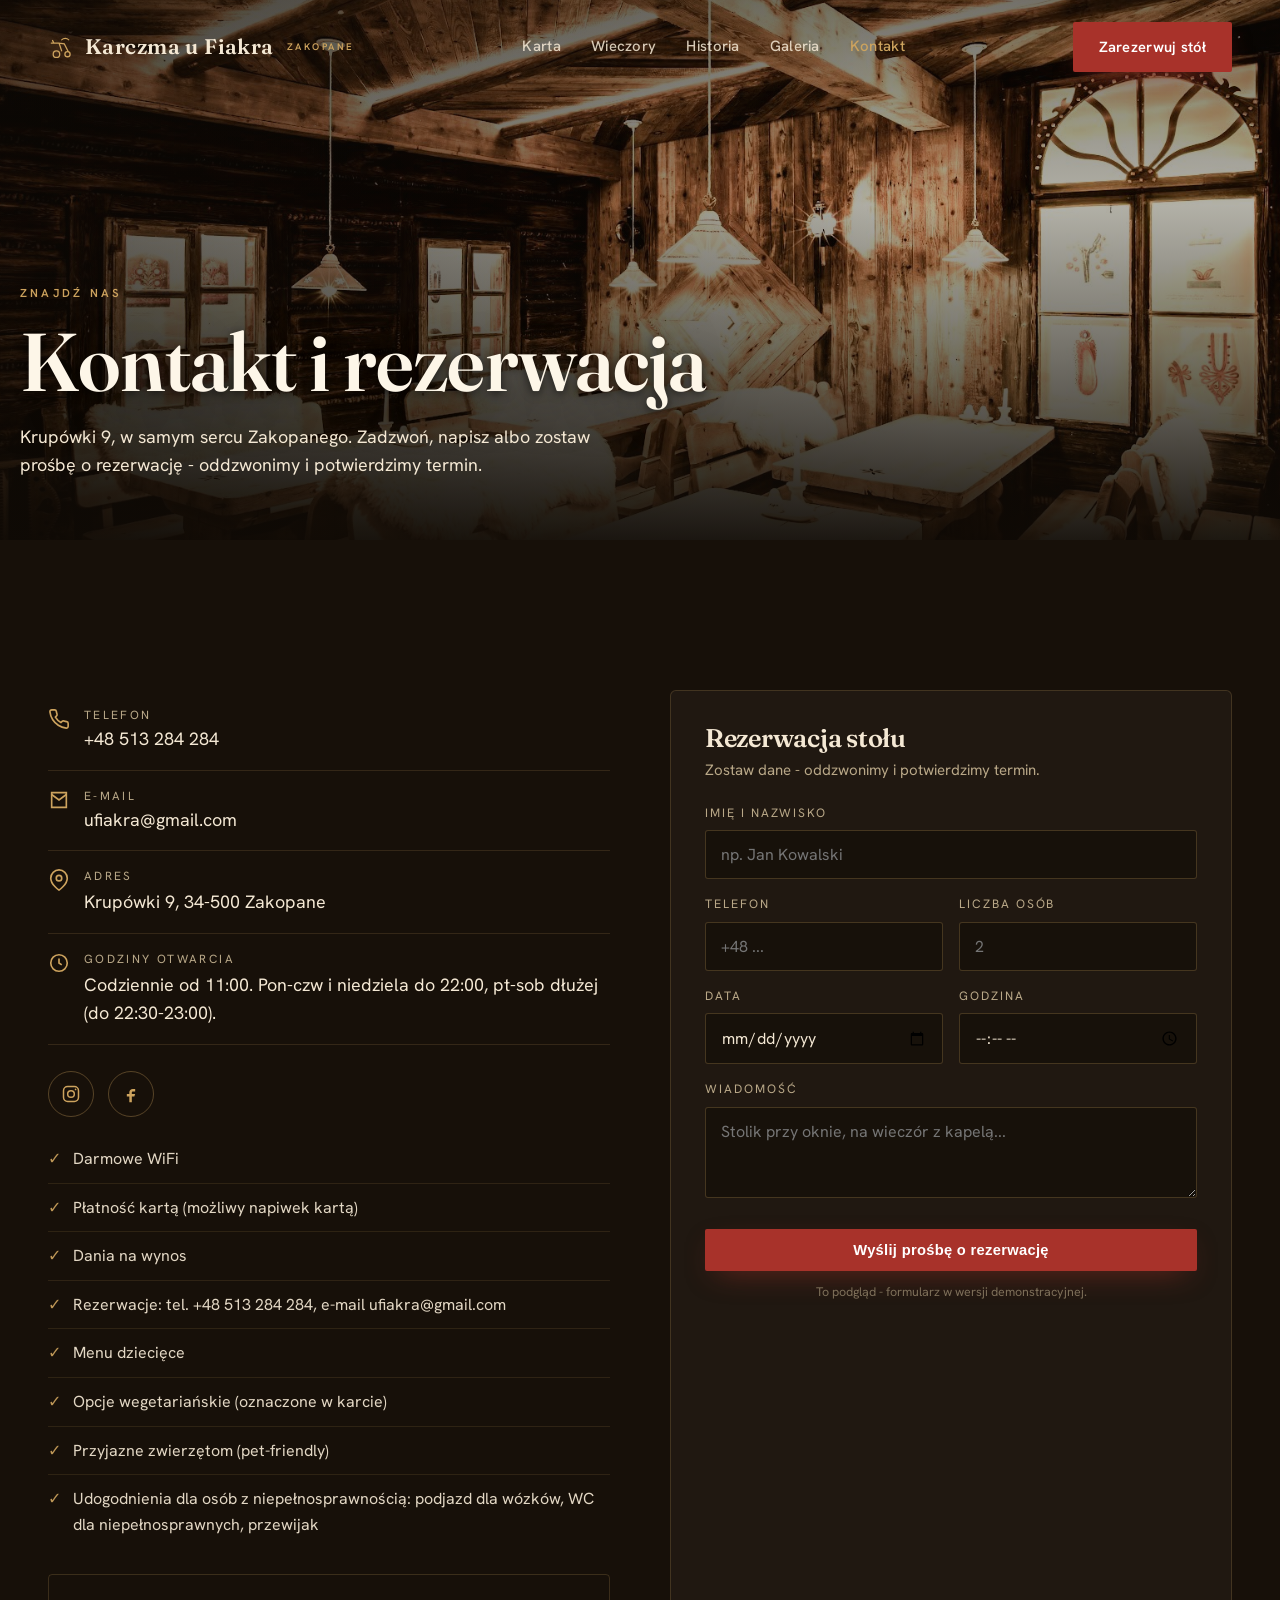
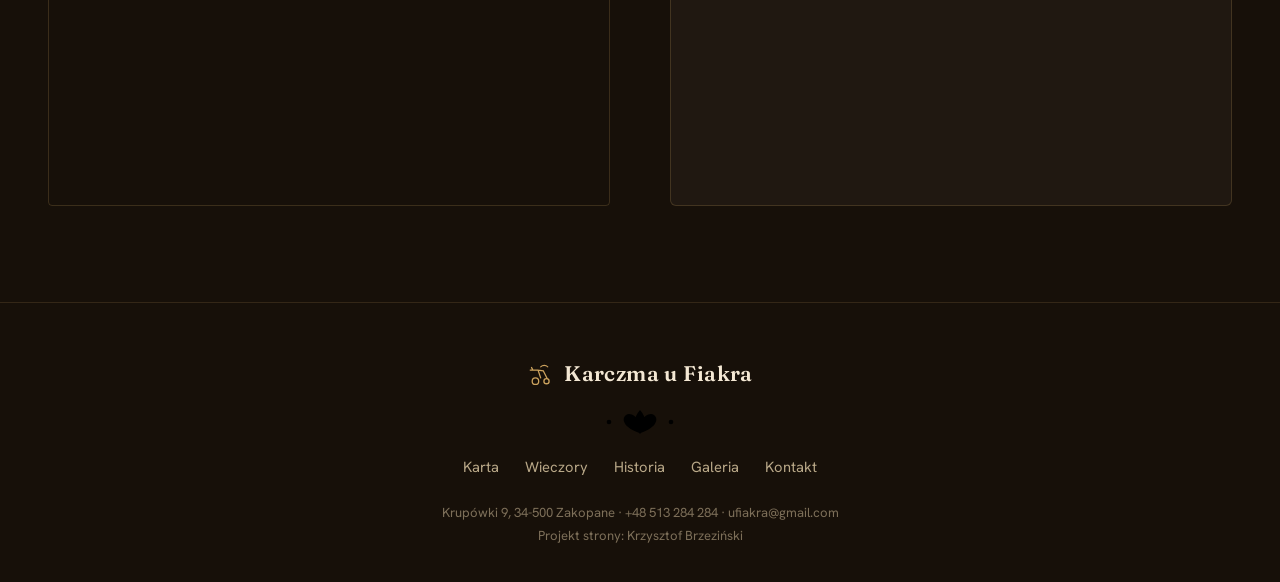
==== commit b89875ff: "Multi-page: strona główna + 5 podstron z realną treścią z sieci (pełna karta menu, historia ich słow" ====
--- a/kontakt.html
+++ b/kontakt.html
@@ -1,101 +1,72 @@
 <!DOCTYPE html>
 <html lang="pl">
 <head>
-<meta charset="UTF-8">
-<meta name="viewport" content="width=device-width, initial-scale=1.0">
-<title>Kontakt - Karczma u Fiakra</title>
-<meta name="description" content="Kontakt Karczma u Fiakra - Krupówki 9, 34-500 Zakopane">
-<link rel="preconnect" href="https://fonts.googleapis.com">
-<link rel="preconnect" href="https://fonts.gstatic.com" crossorigin>
-<link href="https://fonts.googleapis.com/css2?family=Fraunces:opsz,wght@9..144,500;9..144,600;9..144,700&family=Hanken+Grotesk:wght@400;500;600&display=swap" rel="stylesheet">
-<link rel="stylesheet" href="assets/styles.css">
+<meta charset="utf-8">
+<meta name="viewport" content="width=device-width, initial-scale=1">
+<title>Kontakt i rezerwacja - Karczma u Fiakra · Zakopane</title>
+<meta name="description" content="Kontakt do Karczmy u Fiakra: Krupówki 9, 34-500 Zakopane, tel. +48 513 284 284. Rezerwacja stołu, mapa, godziny otwarcia, udogodnienia.">
+<link rel="preconnect" href="https://fonts.googleapis.com"><link rel="preconnect" href="https://fonts.gstatic.com" crossorigin>
+<link href="https://fonts.googleapis.com/css2?family=Fraunces:ital,opsz,wght@0,9..144,400;0,9..144,500;0,9..144,600;0,9..144,700;1,9..144,500&family=Hanken+Grotesk:wght@400;500;600;700&display=swap" rel="stylesheet">
+<link rel="stylesheet" href="assets/style.css">
 </head>
 <body>
-
-<header class="nav">
-  <div class="wrap nav-inner">
-    <a class="brand" href="index.html"><span class="name">Karczma u Fiakra</span><span class="sub">Zakopane</span></a>
-    <nav class="nav-links">
-      <a href="oferta.html">Menu</a>
-      <a href="realizacje.html">Galeria</a>
-      <a href="o-nas.html">O nas</a>
-      <a href="kontakt.html" class="active">Kontakt</a>
-      <a href="kontakt.html" class="btn btn-accent">Rezerwacja</a>
-    </nav>
-    <button class="nav-toggle" aria-label="Menu"><span></span><span></span><span></span></button>
+<svg width="0" height="0" style="position:absolute" aria-hidden="true"><defs>
+<g id="parz">
+  <line x1="2" y1="15" x2="74" y2="15"/><line x1="156" y1="15" x2="228" y2="15"/>
+  <circle cx="84" cy="15" r="2.3"/><circle cx="146" cy="15" r="2.3"/>
+  <path class="leaf" d="M115 3 C122 11,122 19,115 27 C108 19,108 11,115 3 Z"/>
+  <path d="M115 26 C101 22,95 13,101 8 C105 5,111 9,115 15"/>
+  <path d="M115 26 C129 22,135 13,129 8 C125 5,119 9,115 15"/>
+</g></defs></svg>
+<header id="hdr">
+  <div class="wrap nav">
+    <a href="index.html" class="brand"><svg class="mark" viewBox="0 0 40 40" aria-hidden="true"><g fill="none" stroke="currentColor" stroke-width="2" stroke-linecap="round"><circle cx="13" cy="31" r="5"/><circle cx="30" cy="31" r="4"/><path d="M5 14h12l4 12M17 14l8 1 6 12M9 14l-2-4"/><path d="M21 9c3-3 8-3 11 0" stroke-width="1.6"/></g></svg>Karczma u Fiakra<small>Zakopane</small></a>
+    <nav class="nav-links"><a href="menu.html">Karta</a><a href="wieczory.html">Wieczory</a><a href="historia.html">Historia</a><a href="galeria.html">Galeria</a><a href="kontakt.html" class="active">Kontakt</a></nav>
+    <a href="kontakt.html#rezerwacja" class="btn btn-red">Zarezerwuj stół</a>
+    <button class="burger" id="burger" aria-label="Menu"><svg viewBox="0 0 24 24" fill="none" stroke="currentColor" stroke-width="2"><path d="M3 6h18M3 12h18M3 18h18"/></svg></button>
   </div>
 </header>
-
-<section class="pagehead">
-  <img src="img/g1.jpg" alt="Karczma u Fiakra - Zarezerwuj stolik">
-  <div class="wrap">
-    <span class="eyebrow">Kontakt</span>
-    <h1>Zarezerwuj stolik</h1>
-    <p>Zadzwoń albo po prostu wpadnij - chętnie Cię ugościmy.</p>
+<div class="mobile-menu" id="mob">
+  <button class="close" id="mclose" aria-label="Zamknij"><svg width="30" height="30" viewBox="0 0 24 24" fill="none" stroke="currentColor" stroke-width="2"><path d="M5 5l14 14M19 5L5 19"/></svg></button>
+  <a href="menu.html">Karta</a><a href="wieczory.html">Wieczory</a><a href="historia.html">Historia</a><a href="galeria.html">Galeria</a><a href="kontakt.html">Kontakt</a>
+  <a href="kontakt.html#rezerwacja" class="btn btn-red">Zarezerwuj stół</a>
+</div>
+<section class="subhead">
+  <div class="bg" style="background-image:url('assets/img/hero.jpg')"></div>
+  <div class="wrap inner">
+    <div class="eyebrow reveal">Znajdź nas</div><h1 class="reveal">Kontakt i rezerwacja</h1><p class="reveal">Krupówki 9, w samym sercu Zakopanego. Zadzwoń, napisz albo zostaw prośbę o rezerwację - oddzwonimy i potwierdzimy termin.</p>
   </div>
 </section>
-<section>
-  <div class="wrap contact-grid">
-    <div class="reveal">
-      <span class="eyebrow">Dane kontaktowe</span>
-      <h2 style="margin:var(--space-4) 0 var(--space-6)">Karczma u Fiakra</h2>
-      <div class="info-list">
-        <div class="info-row"><div class="ic"><svg class="ico-tel" width="16" height="16" viewBox="0 0 24 24" fill="none" aria-hidden="true"><path d="M6.6 10.8a15.5 15.5 0 0 0 6.6 6.6l2.2-2.2a1 1 0 0 1 1-.24 11.4 11.4 0 0 0 3.6.58 1 1 0 0 1 1 1V20a1 1 0 0 1-1 1A17 17 0 0 1 3 4a1 1 0 0 1 1-1h3.5a1 1 0 0 1 1 1c0 1.25.2 2.46.58 3.6a1 1 0 0 1-.25 1l-2.23 2.2Z" fill="currentColor"/></svg></div><div><div class="lbl">Telefon</div><a class="val" href="tel:+48513284284">+48 513 284 284</a></div></div>
-        <div class="info-row"><div class="ic">✉️</div><div><div class="lbl">E-mail</div><a class="val" href="mailto:ufiakra@gmail.com">ufiakra@gmail.com</a></div></div>
-        <div class="info-row"><div class="ic">📍</div><div><div class="lbl">Adres</div><div class="val">Krupówki 9, 34-500 Zakopane</div></div></div>
-        <div class="info-row"><div class="ic">🕒</div><div><div class="lbl">Godziny</div><div class="val" style="font-weight:500">Niedziela-czwartek 11:00-22:00, piątek-sobota 11:00-22:30</div></div></div>
+<section class="sec dark" id="rezerwacja"><div class="wrap">
+  <div class="reserve">
+    <div class="r-info reveal">
+      <div class="line"><span class="ic"><svg width="22" height="22" viewBox="0 0 24 24" fill="none" stroke="currentColor" stroke-width="1.8"><path d="M22 16.92v3a2 2 0 01-2.18 2 19.79 19.79 0 01-8.63-3.07 19.5 19.5 0 01-6-6 19.79 19.79 0 01-3.07-8.67A2 2 0 014.11 2h3a2 2 0 012 1.72c.13.96.36 1.9.7 2.81a2 2 0 01-.45 2.11L8.09 9.91a16 16 0 006 6l1.27-1.27a2 2 0 012.11-.45c.9.34 1.85.57 2.81.7A2 2 0 0122 16.92z"/></svg></span><div><div class="lab">Telefon</div><a class="val" href="tel:+48513284284">+48 513 284 284</a></div></div>
+      <div class="line"><span class="ic"><svg width="22" height="22" viewBox="0 0 24 24" fill="none" stroke="currentColor" stroke-width="1.8"><path d="M4 4h16v16H4z"/><path d="M4 6l8 6 8-6"/></svg></span><div><div class="lab">E-mail</div><a class="val" href="mailto:ufiakra@gmail.com">ufiakra@gmail.com</a></div></div>
+      <div class="line"><span class="ic"><svg width="22" height="22" viewBox="0 0 24 24" fill="none" stroke="currentColor" stroke-width="1.8"><path d="M21 10c0 7-9 13-9 13s-9-6-9-13a9 9 0 0118 0z"/><circle cx="12" cy="10" r="3"/></svg></span><div><div class="lab">Adres</div><div class="val">Krupówki 9, 34-500 Zakopane</div></div></div>
+      <div class="line"><span class="ic"><svg width="22" height="22" viewBox="0 0 24 24" fill="none" stroke="currentColor" stroke-width="1.8"><circle cx="12" cy="12" r="9"/><path d="M12 7v5l3 2"/></svg></span><div><div class="lab">Godziny otwarcia</div><div class="val">Codziennie od 11:00. Pon-czw i niedziela do 22:00, pt-sob dłużej (do 22:30-23:00).</div></div></div>
+      <div class="socials">
+        <a href="https://www.instagram.com/karczma_u_fiakra/" target="_blank" rel="noopener" aria-label="Instagram"><svg width="20" height="20" viewBox="0 0 24 24" fill="none" stroke="currentColor" stroke-width="1.8"><rect x="3" y="3" width="18" height="18" rx="5"/><circle cx="12" cy="12" r="4"/><circle cx="17.5" cy="6.5" r="1" fill="currentColor" stroke="none"/></svg></a>
+        <a href="https://www.facebook.com/karczmaufiakra/" target="_blank" rel="noopener" aria-label="Facebook"><svg width="20" height="20" viewBox="0 0 24 24" fill="currentColor"><path d="M14 9h3V6h-3c-2.2 0-4 1.8-4 4v2H7v3h3v7h3v-7h3l1-3h-4v-2c0-.6.4-1 1-1z"/></svg></a>
       </div>
+      <ul class="facts-list reveal"><li>Darmowe WiFi</li><li>Płatność kartą (możliwy napiwek kartą)</li><li>Dania na wynos</li><li>Rezerwacje: tel. +48 513 284 284, e-mail ufiakra@gmail.com</li><li>Menu dziecięce</li><li>Opcje wegetariańskie (oznaczone w karcie)</li><li>Przyjazne zwierzętom (pet-friendly)</li><li>Udogodnienia dla osób z niepełnosprawnością: podjazd dla wózków, WC dla niepełnosprawnych, przewijak</li></ul>
+      <div class="r-map"><iframe loading="lazy" src="https://maps.google.com/maps?q=49.2957662,19.9504311&z=16&output=embed" title="Mapa - Karczma u Fiakra"></iframe></div>
     </div>
-    <div class="reveal">
-      <form class="form" action="https://formsubmit.co/ufiakra@gmail.com" method="POST">
-        <input type="hidden" name="_subject" value="Zapytanie ze strony Karczma u Fiakra">
-        <input type="hidden" name="_captcha" value="false">
-        <input type="hidden" name="_template" value="table">
-        <div class="fld"><label for="name">Imię / firma</label><input id="name" name="name" type="text" placeholder="np. Jan Kowalski" required></div>
-        <div class="fld"><label for="email">E-mail</label><input id="email" name="email" type="email" placeholder="adres@email.pl" required></div>
-        <div class="fld"><label for="phone">Telefon</label><input id="phone" name="phone" type="tel" placeholder="+48 ..."></div>
-        <div class="fld"><label for="msg">Czego dotyczy zapytanie?</label><textarea id="msg" name="message" placeholder="Opisz krótko, co chciałbyś zrobić…" required></textarea></div>
-        <button type="submit" class="btn btn-accent" style="width:100%;justify-content:center">Wyślij zapytanie <span class="arr">→</span></button>
-        <p class="note">Wiadomość trafi bezpośrednio do nas. Można też zadzwonić: +48 513 284 284.</p>
-      </form>
-    </div>
+    <form class="form reveal" onsubmit="return false">
+      <h3>Rezerwacja stołu</h3><p class="sub">Zostaw dane - oddzwonimy i potwierdzimy termin.</p>
+      <div class="field"><label>Imię i nazwisko</label><input type="text" placeholder="np. Jan Kowalski"></div>
+      <div class="row2"><div class="field"><label>Telefon</label><input type="tel" placeholder="+48 ..."></div><div class="field"><label>Liczba osób</label><input type="number" min="1" placeholder="2"></div></div>
+      <div class="row2"><div class="field"><label>Data</label><input type="date"></div><div class="field"><label>Godzina</label><input type="time"></div></div>
+      <div class="field"><label>Wiadomość</label><textarea rows="3" placeholder="Stolik przy oknie, na wieczór z kapelą..."></textarea></div>
+      <button class="btn btn-red">Wyślij prośbę o rezerwację</button>
+      <p class="hint">To podgląd - formularz w wersji demonstracyjnej.</p>
+    </form>
   </div>
-</section>
-<section style="padding-top:0">
-  <div class="wrap reveal">
-    <iframe class="map" title="Karczma u Fiakra - Zakopane" src="https://maps.google.com/maps?q=49.2957662%2C19.9504311&z=15&output=embed" loading="lazy" referrerpolicy="no-referrer-when-downgrade"></iframe>
-  </div>
-</section>
-
-<footer>
-  <div class="wrap">
-    <div class="foot-grid">
-      <div class="foot-brand">
-        <div class="name">Karczma u Fiakra</div>
-        <p>Tradycyjna góralska karczma na Krupówkach 9 - dania prosto z Podhala, drewniane wnętrza pełne autentycznych dekoracji i kapela góralska na żywo każdego wieczoru.</p>
-      </div>
-      <div class="foot-col">
-        <h4>Nawigacja</h4>
-        <a href="oferta.html">Menu</a>
-        <a href="realizacje.html">Galeria</a>
-        <a href="o-nas.html">O nas</a>
-        <a href="kontakt.html">Kontakt</a>
-      </div>
-      <div class="foot-col">
-        <h4>Kontakt</h4>
-        <a href="tel:+48513284284">+48 513 284 284</a>
-        <a href="mailto:ufiakra@gmail.com">ufiakra@gmail.com</a>
-        <p>Krupówki 9, 34-500 Zakopane</p>
-      </div>
-    </div>
-    <div class="foot-bot">
-      <span>© 2026 Karczma u Fiakra</span>
-      <span>Projekt strony: Krzysztof Brzeziński</span>
-    </div>
-  </div>
-</footer>
-<div class="sticky-reserve"><a class="sr-book" href="kontakt.html">Zarezerwuj stolik</a><a class="sr-call" href="tel:+48513284284" aria-label="Zadzwoń"><svg class="ico-tel" width="16" height="16" viewBox="0 0 24 24" fill="none" aria-hidden="true"><path d="M6.6 10.8a15.5 15.5 0 0 0 6.6 6.6l2.2-2.2a1 1 0 0 1 1-.24 11.4 11.4 0 0 0 3.6.58 1 1 0 0 1 1 1V20a1 1 0 0 1-1 1A17 17 0 0 1 3 4a1 1 0 0 1 1-1h3.5a1 1 0 0 1 1 1c0 1.25.2 2.46.58 3.6a1 1 0 0 1-.25 1l-2.23 2.2Z" fill="currentColor"/></svg></a></div>
-
-<script src="assets/main.js"></script>
-</body>
-</html>
+</div></section>
+<footer><div class="wrap">
+  <a href="index.html" class="brand"><svg class="mark" viewBox="0 0 40 40" aria-hidden="true"><g fill="none" stroke="currentColor" stroke-width="2" stroke-linecap="round"><circle cx="13" cy="31" r="5"/><circle cx="30" cy="31" r="4"/><path d="M5 14h12l4 12M17 14l8 1 6 12M9 14l-2-4"/><path d="M21 9c3-3 8-3 11 0" stroke-width="1.6"/></g></svg>Karczma u Fiakra</a>
+  <svg class="parz" viewBox="0 0 230 30" style="margin:14px auto"><use href="#parz"/></svg>
+  <div class="fnav"><a href="menu.html">Karta</a><a href="wieczory.html">Wieczory</a><a href="historia.html">Historia</a><a href="galeria.html">Galeria</a><a href="kontakt.html">Kontakt</a></div>
+  <div class="copy">Krupówki 9, 34-500 Zakopane · +48 513 284 284 · ufiakra@gmail.com<br>Projekt strony: Krzysztof Brzeziński</div>
+</div></footer>
+<script src="assets/app.js"></script>
+</body></html>
--- a/assets/style.css
+++ b/assets/style.css
@@ -0,0 +1,275 @@
+:root{
+  --ink:#171009;        /* najciemniejsze drewno/tło */
+  --ink-2:#1f160d;
+  --wood:#2a1d11;       /* ciepłe drewno */
+  --wood-2:#3a2817;
+  --cream:#f4e8d4;      /* ciepły kremowy tekst/sekcje jasne */
+  --cream-2:#efe0c8;
+  --paper:#f7eedd;      /* jasna sekcja (karta/historia) */
+  --gold:#cda35e;       /* mosiądz/akcent ciepły */
+  --gold-d:#b1873f;
+  --red:#a8322a;        /* góralska czerwień (parzenica) */
+  --red-d:#8a261f;
+  --muted:#b9a888;
+  --muted-d:#7d6f59;
+  --maxw:1240px;
+  --head:'Fraunces',Georgia,serif;
+  --body:'Hanken Grotesk',-apple-system,system-ui,sans-serif;
+}
+*{box-sizing:border-box;margin:0;padding:0}
+html{scroll-behavior:smooth}
+body{font-family:var(--body);background:var(--ink);color:var(--cream);line-height:1.6;-webkit-font-smoothing:antialiased;overflow-x:hidden}
+img{display:block;max-width:100%}
+a{color:inherit;text-decoration:none}
+h1,h2,h3{font-family:var(--head);font-weight:600;line-height:1.05;letter-spacing:-.01em}
+section{scroll-margin-top:84px}
+.wrap{max-width:var(--maxw);margin:0 auto;padding:0 28px}
+.eyebrow{font-family:var(--body);font-weight:600;letter-spacing:.28em;text-transform:uppercase;font-size:.72rem;color:var(--gold)}
+
+/* ---- góralski szlaczek (parzenica) ---- */
+.parz{display:block;margin:0 auto;width:230px;height:30px;color:var(--gold)}
+.parz line,.parz path,.parz circle{stroke:currentColor;stroke-width:1.4;fill:none;stroke-linecap:round}
+.parz .leaf{fill:var(--red);stroke:var(--red)}
+.divider{padding:46px 0;display:flex;justify-content:center;align-items:center}
+.divider.on-dark{background:var(--ink)}
+
+/* ---- wood texture (czyste CSS) ---- */
+.wood-bg{position:relative;background:linear-gradient(180deg,var(--wood) 0%,var(--ink-2) 100%)}
+.wood-bg::before{content:"";position:absolute;inset:0;opacity:.5;pointer-events:none;
+  background:repeating-linear-gradient(90deg,rgba(0,0,0,.16) 0px,rgba(0,0,0,0) 3px,rgba(255,220,170,.03) 6px,rgba(0,0,0,.12) 11px),
+             radial-gradient(120% 80% at 50% -10%,rgba(205,163,94,.10),transparent 60%)}
+.wood-bg>*{position:relative;z-index:1}
+
+/* ---- NAV ---- */
+header{position:fixed;top:0;left:0;right:0;z-index:50;transition:background .4s,backdrop-filter .4s,border-color .4s,padding .4s;
+  padding:22px 0;border-bottom:1px solid transparent}
+header.scrolled{background:rgba(20,14,8,.9);backdrop-filter:blur(10px);border-bottom:1px solid rgba(205,163,94,.18);padding:13px 0}
+.nav{display:flex;align-items:center;justify-content:space-between;gap:20px}
+.brand{display:flex;align-items:center;gap:11px;font-family:var(--head);font-size:1.32rem;font-weight:600;letter-spacing:.02em;color:var(--cream)}
+.brand .mark{width:26px;height:26px;color:var(--gold);flex:0 0 auto}
+.brand small{font-family:var(--body);font-weight:600;letter-spacing:.26em;font-size:.6rem;text-transform:uppercase;color:var(--gold);margin-left:2px}
+.nav-links{display:flex;align-items:center;gap:30px}
+.nav-links a{font-weight:500;font-size:.93rem;letter-spacing:.02em;color:var(--cream);opacity:.86;transition:opacity .25s,color .25s}
+.nav-links a:hover{opacity:1;color:var(--gold)}
+.btn{display:inline-flex;align-items:center;gap:9px;font-weight:600;font-size:.92rem;letter-spacing:.02em;padding:13px 26px;border-radius:2px;transition:transform .25s,background .25s,color .25s,box-shadow .25s;cursor:pointer;border:0}
+.btn-red{background:var(--red);color:#fff;box-shadow:0 10px 30px -12px rgba(168,50,42,.7)}
+.btn-red:hover{background:var(--red-d);transform:translateY(-2px)}
+.btn-ghost{border:1px solid rgba(244,232,212,.45);color:var(--cream);background:transparent}
+.btn-ghost:hover{border-color:var(--gold);color:var(--gold)}
+.burger{display:none;background:none;border:0;color:var(--cream);cursor:pointer;padding:6px}
+.burger svg{width:28px;height:28px}
+
+/* ---- HERO ---- */
+.hero{position:relative;height:100svh;min-height:620px;display:flex;align-items:flex-end;overflow:hidden}
+.hero-bg{position:absolute;inset:-8% 0;background-image:url('img/hero.jpg');background-size:cover;background-position:center 42%;will-change:transform;transform:scale(1.04)}
+.hero::after{content:"";position:absolute;inset:0;background:
+  linear-gradient(180deg,rgba(15,10,5,.62) 0%,rgba(15,10,5,.3) 32%,rgba(15,10,5,.56) 64%,rgba(15,10,5,.96) 100%),
+  linear-gradient(80deg,rgba(15,10,5,.62) 0%,rgba(15,10,5,.24) 48%,transparent 72%),
+  radial-gradient(120% 90% at 50% 28%,transparent 36%,rgba(15,10,5,.44))}
+.hero-inner{position:relative;z-index:2;width:100%;padding-bottom:9vh}
+.hero .eyebrow{margin-bottom:18px}
+.hero h1{font-size:clamp(2.8rem,7.6vw,6.6rem);font-weight:600;color:#fdf6e8;text-shadow:0 2px 10px rgba(0,0,0,.6),0 10px 55px rgba(0,0,0,.55);letter-spacing:-.02em}
+.hero h1 em{font-style:italic;color:var(--gold);font-weight:500}
+.hero .tagline{margin-top:22px;max-width:30ch;font-size:clamp(1.05rem,1.8vw,1.32rem);color:var(--cream);opacity:.92}
+.hero-actions{margin-top:34px;display:flex;gap:14px;flex-wrap:wrap}
+.scrollcue{position:absolute;left:50%;bottom:26px;transform:translateX(-50%);z-index:3;color:var(--cream);opacity:.6;font-size:.7rem;letter-spacing:.25em;text-transform:uppercase;display:flex;flex-direction:column;align-items:center;gap:8px}
+.scrollcue span{width:1px;height:38px;background:linear-gradient(var(--gold),transparent);animation:cue 2.2s ease-in-out infinite}
+@keyframes cue{0%,100%{transform:scaleY(.4);opacity:.4}50%{transform:scaleY(1);opacity:1}}
+
+/* ---- PROOF STRIP ---- */
+.proof{background:var(--ink);border-top:1px solid rgba(205,163,94,.16);border-bottom:1px solid rgba(205,163,94,.16)}
+.proof .row{display:flex;flex-wrap:wrap;justify-content:center;align-items:center;gap:0;padding:30px 0}
+.proof .it{padding:6px 38px;text-align:center;position:relative;flex:1 1 auto;min-width:180px}
+.proof .it+.it::before{content:"";position:absolute;left:0;top:50%;transform:translateY(-50%);width:1px;height:40px;background:rgba(205,163,94,.28)}
+.proof .k{font-family:var(--head);font-size:1.5rem;color:var(--gold);font-weight:600}
+.proof .k .star{color:var(--red)}
+.proof .v{font-size:.84rem;color:var(--muted);letter-spacing:.04em;margin-top:3px}
+
+/* ---- sekcje ogólne ---- */
+.sec{padding:96px 0}
+.sec-head{max-width:760px}
+.sec-head.center{margin:0 auto;text-align:center}
+.sec-head h2{font-size:clamp(2.1rem,4.4vw,3.5rem);margin-top:14px}
+.sec-head p{margin-top:18px;font-size:1.08rem}
+.dark{background:var(--ink);color:var(--cream)}
+.dark .sec-head p{color:var(--muted)}
+.paper{background:var(--paper);color:var(--wood)}
+.paper .eyebrow{color:var(--red)}
+.paper .sec-head p{color:#6b573c}
+
+/* ---- PRZY STOLE: kolaż ---- */
+.collage{display:grid;grid-template-columns:repeat(12,1fr);grid-auto-rows:120px;gap:14px;margin-top:54px}
+.collage figure{position:relative;overflow:hidden;border-radius:4px;background:#000}
+.collage img{width:100%;height:100%;object-fit:cover;transition:transform 1.1s cubic-bezier(.2,.7,.2,1)}
+.collage figure:hover img{transform:scale(1.07)}
+.collage figcaption{position:absolute;left:0;right:0;bottom:0;padding:30px 18px 14px;font-family:var(--head);font-style:italic;font-size:1.05rem;color:#fff;
+  background:linear-gradient(transparent,rgba(15,10,5,.82));opacity:0;transform:translateY(8px);transition:.4s}
+.collage figure:hover figcaption{opacity:1;transform:none}
+.c-a{grid-column:span 6;grid-row:span 4}
+.c-b{grid-column:span 3;grid-row:span 2}
+.c-c{grid-column:span 3;grid-row:span 2}
+.c-d{grid-column:span 3;grid-row:span 2}
+.c-e{grid-column:span 3;grid-row:span 2}
+.c-f{grid-column:span 4;grid-row:span 3}
+.c-g{grid-column:span 4;grid-row:span 3}
+.c-h{grid-column:span 4;grid-row:span 3}
+
+/* ---- MARQUEE taśma ---- */
+.marquee{padding:0;background:var(--ink);overflow:hidden;border-top:1px solid rgba(205,163,94,.14);border-bottom:1px solid rgba(205,163,94,.14)}
+.marquee-track{display:flex;gap:14px;width:max-content;animation:scroll-x 46s linear infinite}
+.marquee:hover .marquee-track{animation-play-state:paused}
+.marquee-track figure{flex:0 0 auto;width:300px;height:220px;overflow:hidden}
+.marquee-track img{width:100%;height:100%;object-fit:cover;filter:saturate(1.05)}
+@keyframes scroll-x{from{transform:translateX(0)}to{transform:translateX(-50%)}}
+
+/* ---- KARTA / menu ---- */
+.menu{display:grid;grid-template-columns:repeat(2,1fr);gap:46px 56px;margin-top:60px}
+.menu-cat{display:flex;flex-direction:column}
+.menu-cat .ph{width:100%;height:210px;overflow:hidden;border-radius:4px;box-shadow:0 22px 50px -24px rgba(0,0,0,.7);position:relative}
+.menu-cat .ph img{width:100%;height:100%;object-fit:cover;transition:transform 1s cubic-bezier(.2,.7,.2,1)}
+.menu-cat:hover .ph img{transform:scale(1.06)}
+.menu-cat h3{font-size:1.7rem;margin:22px 0 4px;color:var(--cream)}
+.menu-cat .ph::after{content:"";position:absolute;inset:0;background:linear-gradient(180deg,transparent 55%,rgba(15,10,5,.45))}
+.menu-list{list-style:none;margin-top:10px}
+.menu-list li{padding:11px 0;border-bottom:1px solid rgba(205,163,94,.16);color:var(--cream);font-size:1.02rem;opacity:.92;display:flex;align-items:baseline;gap:10px}
+.menu-list li::before{content:"";flex:0 0 auto;width:6px;height:6px;border-radius:50%;background:var(--red);transform:translateY(-2px)}
+.menu-list li:last-child{border-bottom:0}
+.menu-note{margin-top:48px;text-align:center;color:var(--muted);font-style:italic;font-family:var(--head);font-size:1.05rem}
+
+/* ---- WIECZÓR / kapela (full-bleed parallax) ---- */
+.band{position:relative;min-height:78vh;display:flex;align-items:center;overflow:hidden}
+.band-bg{position:absolute;inset:-10% 0;background-image:url('img/band.jpg');background-size:cover;background-position:center 38%;will-change:transform;transform:scale(1.05)}
+.band::after{content:"";position:absolute;inset:0;background:linear-gradient(90deg,rgba(15,10,5,.9) 0%,rgba(15,10,5,.66) 42%,rgba(15,10,5,.22) 100%)}
+.band-copy{position:relative;z-index:2;max-width:560px}
+.band-copy h2{font-size:clamp(2.2rem,4.6vw,3.6rem);color:#fdf6e8}
+.band-copy p{margin-top:20px;color:var(--cream);opacity:.92;font-size:1.1rem}
+.band-copy .when{margin-top:26px;display:inline-flex;align-items:center;gap:10px;font-family:var(--head);font-style:italic;font-size:1.2rem;color:var(--gold)}
+
+/* ---- HISTORIA ---- */
+.story{display:grid;grid-template-columns:1.05fr .95fr;gap:64px;align-items:center}
+.story-art{position:relative;border-radius:4px;overflow:hidden;box-shadow:0 40px 80px -40px rgba(40,25,10,.6)}
+.story-art img{width:100%;height:100%;object-fit:cover;aspect-ratio:4/5}
+.story-art .badge{position:absolute;left:20px;bottom:20px;background:var(--red);color:#fff;font-family:var(--head);font-style:italic;font-size:1rem;padding:10px 18px;border-radius:2px}
+.story-copy h2{font-size:clamp(2rem,4vw,3.2rem)}
+.story-copy p{margin-top:18px;color:#6b573c;font-size:1.06rem}
+.story-copy .quote{margin-top:28px;font-family:var(--head);font-style:italic;font-size:1.4rem;line-height:1.4;color:var(--wood);border-left:3px solid var(--red);padding-left:22px}
+
+/* ---- MOZAIKA ---- */
+.mosaic{columns:3;column-gap:14px;margin-top:54px}
+.mosaic figure{break-inside:avoid;margin-bottom:14px;overflow:hidden;border-radius:4px;background:#000}
+.mosaic img{width:100%;transition:transform 1s cubic-bezier(.2,.7,.2,1)}
+.mosaic figure:hover img{transform:scale(1.06)}
+
+/* ---- REZERWACJA / kontakt ---- */
+.reserve{display:grid;grid-template-columns:1fr 1fr;gap:60px;margin-top:54px}
+.r-info .line{display:flex;gap:14px;padding:16px 0;border-bottom:1px solid rgba(205,163,94,.16);align-items:flex-start}
+.r-info .line .ic{color:var(--gold);flex:0 0 auto;margin-top:2px}
+.r-info .line .lab{font-size:.74rem;letter-spacing:.2em;text-transform:uppercase;color:var(--muted)}
+.r-info .line .val{font-size:1.12rem;color:var(--cream);margin-top:2px}
+.r-info .socials{margin-top:26px;display:flex;gap:14px}
+.r-info .socials a{width:46px;height:46px;border:1px solid rgba(205,163,94,.35);border-radius:50%;display:flex;align-items:center;justify-content:center;color:var(--gold);transition:.25s}
+.r-info .socials a:hover{background:var(--gold);color:var(--ink)}
+.r-map{margin-top:26px;border-radius:4px;overflow:hidden;border:1px solid rgba(205,163,94,.2)}
+.r-map iframe{width:100%;height:230px;border:0;display:block;filter:saturate(.9) brightness(.92)}
+.form{background:rgba(244,232,212,.04);border:1px solid rgba(205,163,94,.2);border-radius:6px;padding:34px}
+.form h3{font-size:1.6rem;color:var(--cream);margin-bottom:6px}
+.form p.sub{color:var(--muted);font-size:.94rem;margin-bottom:22px}
+.field{margin-bottom:16px}
+.field label{display:block;font-size:.76rem;letter-spacing:.16em;text-transform:uppercase;color:var(--muted);margin-bottom:7px}
+.field input,.field select,.field textarea{width:100%;background:rgba(15,10,5,.5);border:1px solid rgba(205,163,94,.25);border-radius:3px;padding:13px 15px;color:var(--cream);font-family:var(--body);font-size:1rem;transition:border-color .25s}
+.field input:focus,.field select:focus,.field textarea:focus{outline:0;border-color:var(--gold)}
+.row2{display:grid;grid-template-columns:1fr 1fr;gap:16px}
+.form .btn-red{width:100%;justify-content:center;margin-top:8px}
+.form .hint{margin-top:12px;font-size:.78rem;color:var(--muted-d);text-align:center}
+
+/* ---- FOOTER ---- */
+footer{background:var(--ink);border-top:1px solid rgba(205,163,94,.16);padding:54px 0 34px;text-align:center}
+footer .brand{justify-content:center;margin-bottom:16px}
+footer .fnav{display:flex;gap:26px;justify-content:center;flex-wrap:wrap;margin:18px 0 22px}
+footer .fnav a{color:var(--muted);font-size:.92rem}
+footer .fnav a:hover{color:var(--gold)}
+footer .copy{color:var(--muted-d);font-size:.82rem;line-height:1.8}
+
+/* ---- reveal ---- */
+.reveal{opacity:0;transform:translateY(26px);transition:opacity .9s cubic-bezier(.2,.7,.2,1),transform .9s cubic-bezier(.2,.7,.2,1)}
+.reveal.in{opacity:1;transform:none}
+@media(prefers-reduced-motion:reduce){.reveal{opacity:1;transform:none;transition:none}.marquee-track{animation:none}.scrollcue span{animation:none}}
+
+/* ---- responsive ---- */
+@media(max-width:900px){
+  .nav-links,.nav .btn-red{display:none}
+  .burger{display:block}
+  .story{grid-template-columns:1fr;gap:34px}
+  .reserve{grid-template-columns:1fr;gap:34px}
+  .menu{grid-template-columns:1fr;gap:38px}
+  .collage{grid-auto-rows:90px}
+  .mosaic{columns:2}
+  .sec{padding:66px 0}
+  .mobile-menu{position:fixed;inset:0;z-index:60;background:rgba(20,14,8,.98);backdrop-filter:blur(8px);display:flex;flex-direction:column;align-items:center;justify-content:center;gap:30px;transform:translateY(-100%);transition:transform .5s cubic-bezier(.2,.7,.2,1)}
+  .mobile-menu.open{transform:none}
+  .mobile-menu a{font-family:var(--head);font-size:1.7rem;color:var(--cream)}
+  .mobile-menu .close{position:absolute;top:22px;right:22px;background:none;border:0;color:var(--cream)}
+}
+@media(min-width:901px){.mobile-menu{display:none}}
+@media(max-width:560px){.mosaic{columns:1}.collage{grid-template-columns:repeat(6,1fr)}.c-a{grid-column:span 6;grid-row:span 3}.c-b,.c-c,.c-d,.c-e{grid-column:span 3}.c-f,.c-g,.c-h{grid-column:span 6;grid-row:span 3}}
+
+/* ===================== SUBPAGES ===================== */
+.subhead{position:relative;min-height:60vh;min-height:60svh;display:flex;align-items:flex-end;overflow:hidden}
+.subhead .bg{position:absolute;inset:-6% 0;background-size:cover;background-position:center 42%;transform:scale(1.04)}
+.subhead::after{content:"";position:absolute;inset:0;background:linear-gradient(180deg,rgba(15,10,5,.58),rgba(15,10,5,.32) 38%,rgba(15,10,5,.7) 78%,rgba(15,10,5,.94)),linear-gradient(80deg,rgba(15,10,5,.55),transparent 70%)}
+.subhead .inner{position:relative;z-index:2;width:100%;padding:0 0 60px}
+.subhead h1{font-size:clamp(2.6rem,6.4vw,5.2rem);color:#fdf6e8;text-shadow:0 2px 10px rgba(0,0,0,.6),0 10px 50px rgba(0,0,0,.5)}
+.subhead .eyebrow{margin-bottom:16px}
+.subhead p{margin-top:18px;max-width:58ch;color:var(--cream);opacity:.92;font-size:1.12rem}
+.prose{max-width:780px;margin:0 auto}
+.prose .lead-big{font-family:var(--head);font-size:clamp(1.45rem,2.6vw,2.05rem);line-height:1.4;color:#fdf6e8;text-align:center}
+.feature{display:grid;grid-template-columns:1fr 1fr;gap:64px;align-items:center}
+.feature+.feature{margin-top:94px}
+.feature.rev .feat-art{order:2}
+.feature .feat-art{border-radius:4px;overflow:hidden;box-shadow:0 44px 90px -46px rgba(0,0,0,.75)}
+.feature .feat-art img{width:100%;height:100%;object-fit:cover;aspect-ratio:5/4;transition:transform 1.1s cubic-bezier(.2,.7,.2,1)}
+.feature .feat-art:hover img{transform:scale(1.05)}
+.feature h2{font-size:clamp(1.9rem,3.4vw,2.7rem);color:#fdf6e8}
+.feature .eyebrow{margin-bottom:12px}
+.feature p{margin-top:14px;color:var(--muted);font-size:1.07rem}
+.feature p+p{margin-top:.9em}
+.feature .quote{margin-top:22px;font-family:var(--head);font-style:italic;font-size:1.3rem;line-height:1.4;color:var(--cream);border-left:3px solid var(--red);padding-left:20px}
+.trio{display:grid;grid-template-columns:repeat(3,1fr);gap:26px;margin-top:54px}
+.trio .card{background:rgba(244,232,212,.04);border:1px solid rgba(205,163,94,.18);border-radius:6px;padding:34px;transition:border-color .3s,transform .3s}
+.trio .card:hover{border-color:rgba(205,163,94,.5);transform:translateY(-4px)}
+.trio .card .ic{color:var(--gold);font-size:1.6rem;margin-bottom:12px}
+.trio .card h3{font-size:1.32rem;color:#fdf6e8;line-height:1.2}
+.trio .card p{margin-top:10px;color:var(--muted);font-size:1rem}
+.cta-band{text-align:center}
+.cta-band h2{font-size:clamp(2.1rem,4.2vw,3.2rem);color:#fdf6e8}
+.cta-band p{margin:18px auto 28px;max-width:52ch;color:var(--muted);font-size:1.08rem}
+/* KARTA (pełne menu) */
+.karta{columns:2;column-gap:64px;margin-top:52px}
+.karta .kcat{break-inside:avoid;margin-bottom:42px}
+.karta .kcat h3{font-family:var(--head);font-size:1.5rem;color:#fdf6e8;padding-bottom:.5rem;margin-bottom:.6rem;border-bottom:2px solid var(--gold)}
+.karta ul{list-style:none}
+.karta li{padding:.6rem 0;border-bottom:1px solid rgba(205,163,94,.12)}
+.karta li:last-child{border-bottom:none}
+.karta .mi-n{color:var(--cream);font-weight:600;font-size:1.04rem}
+.karta .mi-d{display:block;color:var(--muted);font-size:.92rem;margin-top:3px;line-height:1.4}
+/* OPINIE */
+.tmls{display:grid;grid-template-columns:repeat(3,1fr);gap:20px;margin-top:48px}
+.tml{background:rgba(244,232,212,.04);border:1px solid rgba(205,163,94,.16);border-radius:6px;padding:28px}
+.tml .stars{color:var(--gold);letter-spacing:3px;margin-bottom:12px}
+.tml p{font-family:var(--head);font-style:italic;font-size:1.1rem;color:var(--cream);line-height:1.45}
+.tml .src{margin-top:14px;font-size:.74rem;letter-spacing:.14em;text-transform:uppercase;color:var(--muted)}
+/* PRAKTYCZNE (kontakt) */
+.facts-list{list-style:none;margin-top:18px}
+.facts-list li{display:flex;gap:12px;padding:11px 0;border-bottom:1px solid rgba(205,163,94,.14);color:var(--cream);opacity:.92}
+.facts-list li::before{content:"✓";color:var(--gold);font-weight:700}
+.facts-list li:last-child{border-bottom:none}
+.gal{columns:3;column-gap:16px;margin-top:50px}
+.gal figure{break-inside:avoid;margin-bottom:16px;overflow:hidden;border-radius:4px;position:relative;background:#000}
+.gal img{width:100%;transition:transform 1s cubic-bezier(.2,.7,.2,1)}
+.gal figure:hover img{transform:scale(1.06)}
+.gal figcaption{position:absolute;left:0;right:0;bottom:0;padding:30px 16px 14px;font-family:var(--head);font-style:italic;color:#fff;background:linear-gradient(transparent,rgba(15,10,5,.82));opacity:0;transform:translateY(8px);transition:.4s}
+.gal figure:hover figcaption{opacity:1;transform:none}
+.nav-links a.active{color:var(--gold);opacity:1}
+@media(max-width:900px){.feature{grid-template-columns:1fr;gap:30px}.feature.rev .feat-art{order:0}.trio,.tmls{grid-template-columns:1fr}.gal{columns:2}}
+@media(max-width:760px){.karta{columns:1}}
+@media(max-width:560px){.gal{columns:1}}
